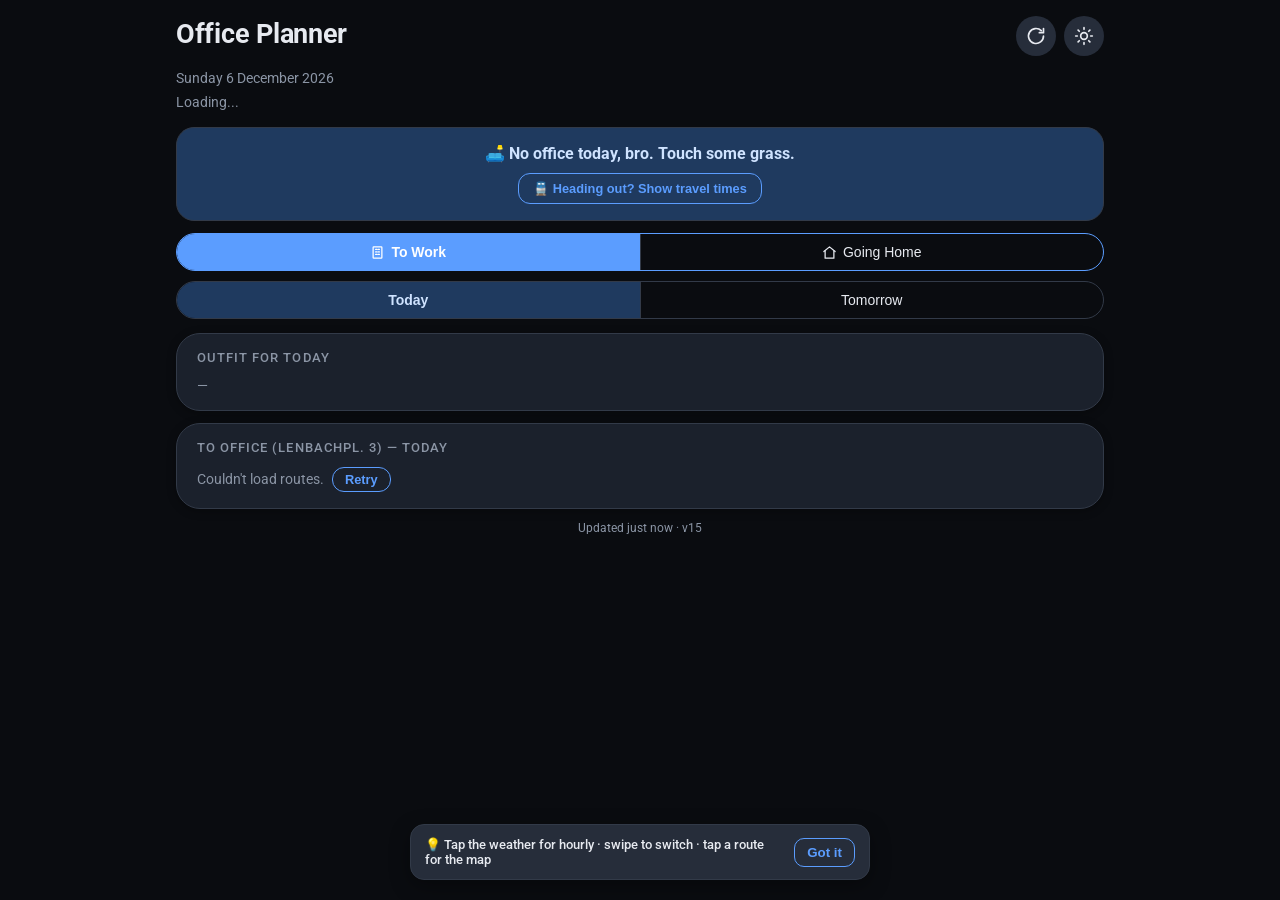
==== dayplanner/index.html @ 89bf7f73 "Add gesture hints and a footer version indicator - One-time dismissible hint toast surfacing the hid" ====
<!DOCTYPE html>
<html lang="en">
<head>
<meta charset="UTF-8">
<meta name="viewport" content="width=device-width, initial-scale=1.0, viewport-fit=cover">
<title>Office Planner</title>
<link rel="manifest" href="manifest.json">
<meta name="theme-color" content="#0a0c10">
<meta name="mobile-web-app-capable" content="yes">
<meta name="apple-mobile-web-app-capable" content="yes">
<meta name="apple-mobile-web-app-status-bar-style" content="black-translucent">
<meta name="apple-mobile-web-app-title" content="My Planner">
<link rel="apple-touch-icon" href="apple-touch-icon.png">
<link rel="preconnect" href="https://fonts.googleapis.com">
<link rel="preconnect" href="https://fonts.gstatic.com" crossorigin>
<link href="https://fonts.googleapis.com/css2?family=Roboto:wght@400;500;700;900&display=swap" rel="stylesheet">
<link rel="stylesheet" href="styles.css">
</head>
<body>
  <div class="pull-indicator" id="pullIndicator" aria-hidden="true" style="display:none">↻ Release to refresh</div>
  <div class="leave-bar" id="leaveBar" style="display:none" role="status" onclick="document.getElementById('leaveByCard').scrollIntoView({behavior:'smooth'})"></div>
  <header class="header-row">
    <h1>Office Planner</h1>
    <div class="header-actions">
      <button class="theme-toggle" id="refreshBtn" onclick="loadAll()" title="Refresh" aria-label="Refresh data"></button>
      <button class="theme-toggle" id="themeToggle" onclick="toggleTheme()" aria-label="Toggle light/dark theme"></button>
    </div>
  </header>
  <p class="subtitle" id="dateLine"></p>
  <button class="weather-strip loading" id="weatherStrip" aria-label="Weather summary — tap for hourly" aria-expanded="false" onclick="toggleHourly()">Loading...</button>
  <div class="hourly-wrap" id="hourlyWrap" style="display:none">
    <div id="weather" class="loading">Loading...</div>
  </div>

  <main>
  <div class="dayoff-note" id="dayOffNote" role="status" style="display:none"></div>

  <div class="day-toggle dir-toggle" role="group" aria-label="Direction">
    <button id="btnDirOffice" class="active" onclick="selectDirection('office')" aria-pressed="true"><svg class="btn-ic" width="15" height="15" viewBox="0 0 24 24" fill="none" stroke="currentColor" stroke-width="2" stroke-linecap="round" stroke-linejoin="round"><rect x="5" y="3" width="14" height="18" rx="1"/><path d="M9 7h2M13 7h2M9 11h2M13 11h2M9 15h2M13 15h2"/></svg>To Work</button>
    <button id="btnDirHome" onclick="selectDirection('home')" aria-pressed="false"><svg class="btn-ic" width="15" height="15" viewBox="0 0 24 24" fill="none" stroke="currentColor" stroke-width="2" stroke-linecap="round" stroke-linejoin="round"><path d="M3 10.5 12 3l9 7.5"/><path d="M5 9.5V21h14V9.5"/></svg>Going Home</button>
  </div>

  <div class="day-toggle" role="group" aria-label="Day">
    <button id="btnToday" class="active" onclick="selectDay(0)" aria-pressed="true">Today</button>
    <button id="btnTomorrow" onclick="selectDay(1)" aria-pressed="false">Tomorrow</button>
  </div>

  <div class="disruption-banner" id="disruptionBanner" role="alert" style="display:none"></div>

  <section class="card" id="leaveByCard" style="display:none" aria-labelledby="leaveByTitle">
    <h2 id="leaveByTitle">Time to Go</h2>
    <div id="leaveBy" class="loading" aria-live="polite">Loading...</div>
  </section>

  <section class="card" id="outfitCard" aria-labelledby="outfitTitle">
    <h2 id="outfitTitle">Outfit for Today</h2>
    <div id="outfit" class="loading">Loading...</div>
  </section>

  <section class="card" id="routesCard" aria-labelledby="routesTitle">
    <h2 id="routesTitle">To Home (Riesenfeldstr. 10) — Today</h2>
    <div id="routesStale" class="stale-note" style="display:none" aria-live="polite"></div>
    <div id="routesList" class="loading">Loading...</div>
    <div id="routesEmpty" class="loading" style="display:none">No upcoming departures right now.</div>
    <button id="showMoreBtn" class="show-more" style="display:none" onclick="showMoreRoutes()">Show 5 more</button>
  </section>
  </main>

  <p class="updated" id="updated" aria-live="polite"></p>

  <div class="update-toast" id="updateToast" style="display:none" role="alert">
    <span>New version available</span>
    <button id="updateBtn">Refresh</button>
  </div>

  <div class="hint-toast" id="hintToast" style="display:none" role="status">
    <span>💡 Tap the weather for hourly · swipe to switch · tap a route for the map</span>
    <button id="hintBtn" onclick="dismissHints()">Got it</button>
  </div>

<script src="app.js"></script>
</body>
</html>
---- dayplanner/styles.css ----
/* Color tokens (Material 3 shape/spacing, professional slate/blue palette) */
  :root {
    --bg: #0a0c10;
    --card: #1b212c;
    --card-high: #262d3a;
    --accent: #5b9dff;
    --on-accent: #ffffff;
    --primary-container: #1f3a5f;
    --on-primary-container: #cfe3ff;
    --text: #e7eaf0;
    --muted: #8b95a5;
    --outline: #323a48;
  }
  :root[data-theme="light"] {
    --bg: #f7f8fa;
    --card: #ffffff;
    --card-high: #eef1f5;
    --accent: #2f6fed;
    --on-accent: #ffffff;
    --primary-container: #e3edff;
    --on-primary-container: #1a3a6e;
    --text: #1a2230;
    --muted: #6b7585;
    --outline: #dde2e8;
  }
  * { box-sizing: border-box; }
  body {
    margin: 0;
    font-family: 'Roboto', -apple-system, Segoe UI, Helvetica, Arial, sans-serif;
    background: var(--bg);
    color: var(--text);
    padding: 16px;
    max-width: 480px;
    margin: 0 auto;
    -webkit-font-smoothing: antialiased;
  }
  h1 {
    font-size: 1.7rem;
    font-weight: 700;
    margin: 0 0 4px;
    letter-spacing: -0.01em;
  }
  .header-row {
    display: flex;
    justify-content: space-between;
    align-items: center;
  }
  .header-actions {
    display: flex;
    gap: 8px;
  }
  .theme-toggle {
    background: var(--card-high);
    border: none;
    border-radius: 50%;
    width: 40px;
    height: 40px;
    padding: 0;
    display: flex;
    align-items: center;
    justify-content: center;
    cursor: pointer;
    color: var(--text);
    transition: transform 0.15s ease, background 0.2s ease;
  }
  .theme-toggle:active { transform: scale(0.92); }
  @keyframes spin { to { transform: rotate(360deg); } }
  .theme-toggle.spinning svg { animation: spin 0.8s linear infinite; }
  .dayoff-note {
    padding: 16px;
    margin-bottom: 12px;
    border-radius: 18px;
    background: var(--primary-container);
    color: var(--on-primary-container);
    border: 1px solid var(--outline);
    text-align: center;
    font-size: 1rem;
    font-weight: 700;
  }
  .dayoff-toggle {
    margin-top: 10px;
    padding: 7px 14px;
    border: 1px solid var(--accent);
    border-radius: 12px;
    background: transparent;
    color: var(--accent);
    font-size: 0.8rem;
    font-weight: 600;
    cursor: pointer;
  }
  .disruption-banner {
    padding: 10px 14px;
    margin-bottom: 12px;
    border-radius: 14px;
    font-size: 0.85rem;
    font-weight: 700;
  }
  .disruption-banner.warn {
    background: rgba(255,180,84,0.14);
    color: #ffb454;
    border: 1px solid rgba(255,180,84,0.4);
  }
  .disruption-banner.bad {
    background: rgba(255,180,171,0.14);
    color: #ffb4ab;
    border: 1px solid rgba(255,180,171,0.45);
  }
  :root[data-theme="light"] .disruption-banner.warn { color: #8a5d00; }
  :root[data-theme="light"] .disruption-banner.bad { color: #ba1a1a; }
  .pull-indicator {
    position: fixed;
    top: 8px;
    left: 50%;
    transform: translateX(-50%);
    background: var(--primary-container);
    color: var(--on-primary-container);
    padding: 8px 16px;
    border-radius: 14px;
    font-size: 0.8rem;
    font-weight: 600;
    z-index: 90;
    box-shadow: 0 4px 14px rgba(0,0,0,0.3);
  }
  .subtitle { color: var(--muted); font-size: 0.875rem; margin-bottom: 8px; }
  .weather-strip {
    display: flex;
    align-items: center;
    flex-wrap: wrap;
    gap: 6px;
    width: 100%;
    margin: 0 0 16px;
    padding: 0;
    border: none;
    background: none;
    text-align: left;
    font-size: 0.85rem;
    font-family: inherit;
    color: var(--muted);
    cursor: pointer;
  }
  .weather-strip.loading { color: var(--muted); }
  .weather-strip .ws-icon { display: inline-flex; align-items: center; }
  .weather-strip .ws-temp { color: var(--text); font-weight: 700; }
  .weather-strip .ws-sep { opacity: 0.4; }
  .strip-chevron {
    margin-left: auto;
    font-size: 1rem;
    line-height: 1;
    transition: transform 0.2s ease;
    color: var(--accent);
  }
  .weather-strip.open .strip-chevron { transform: rotate(180deg); }
  .hourly-wrap {
    background: var(--card);
    border: 1px solid var(--outline);
    border-radius: 20px;
    padding: 14px;
    margin-bottom: 16px;
  }
  .hourly-strip {
    display: flex;
    justify-content: space-between;
    gap: 4px;
    overflow-x: auto;
  }
  .hour-col {
    flex: 1;
    min-width: 42px;
    text-align: center;
    padding: 8px 2px;
    border-radius: 12px;
    background: var(--card-high);
  }
  .hour-time { font-size: 0.7rem; color: var(--muted); margin-bottom: 4px; }
  .hour-icon { display: flex; justify-content: center; margin-bottom: 2px; }
  .hour-temp { font-size: 0.9rem; font-weight: 700; }
  .hour-rain { font-size: 0.62rem; color: var(--accent); margin-top: 3px; white-space: nowrap; }
  .card {
    background: var(--card);
    border: 1px solid var(--outline);
    border-radius: 24px;
    padding: 16px 20px;
    margin-bottom: 12px;
    box-shadow: 0 2px 10px rgba(0,0,0,0.3);
  }
  :root[data-theme="light"] .card {
    box-shadow: 0 2px 10px rgba(20,30,50,0.06);
  }
  .card h2 {
    font-size: 0.8125rem;
    font-weight: 500;
    margin: 0 0 12px;
    color: var(--muted);
    text-transform: uppercase;
    letter-spacing: 0.08em;
  }
  .outfit-sections {
    display: grid;
    grid-template-columns: 1fr 1fr 1fr;
    gap: 8px;
  }
  .outfit-section {
    text-align: center;
    padding: 10px 4px;
    border-radius: 16px;
    background: var(--card-high);
  }
  .outfit-label {
    font-size: 0.7rem;
    font-weight: 700;
    text-transform: uppercase;
    letter-spacing: 0.06em;
    color: var(--muted);
    margin-bottom: 6px;
  }
  .outfit-icon {
    display: flex;
    align-items: center;
    justify-content: center;
    height: 40px;
    margin-bottom: 6px;
    color: var(--accent);
  }
  .outfit-icon svg { display: block; }
  .outfit-text { text-align: center; font-size: 0.95rem; font-weight: 700; }
  .outfit-notes { text-align: center; color: var(--muted); font-size: 0.85rem; margin-top: 10px; }
  .route {
    border-left: 4px solid var(--outline);
    border-radius: 4px 16px 16px 4px;
    background: var(--card-high);
    padding: 10px 14px;
    margin-bottom: 8px;
  }
  .route:last-child { margin-bottom: 0; }
  .route { cursor: pointer; transition: background 0.15s ease; }
  .route:hover, .route:focus-visible { background: var(--card); outline: none; }
  .route-ext { float: right; color: var(--muted); font-size: 0.85rem; opacity: 0.6; }
  /* The departure the Time-to-Go card picked. */
  .route.chosen {
    border-left-color: var(--accent);
    background: var(--primary-container);
  }
  .route.chosen::before {
    content: "▶ catch this";
    display: block;
    color: var(--accent);
    font-size: 0.66rem;
    font-weight: 800;
    text-transform: uppercase;
    letter-spacing: 0.06em;
    margin-bottom: 4px;
  }
  .route-time {
    font-weight: 700;
    font-size: 1rem;
  }
  .stale-note {
    color: #ffb454;
    font-size: 0.78rem;
    font-weight: 600;
    margin-bottom: 10px;
  }
  .route-alert {
    color: #ffb4ab;
    background: rgba(255,180,171,0.10);
    border-radius: 8px;
    padding: 4px 8px;
    margin-top: 6px;
    font-size: 0.78rem;
    font-weight: 600;
  }
  :root[data-theme="light"] .route-alert {
    color: #ba1a1a;
    background: rgba(186,26,26,0.08);
  }
  .route-num {
    display: inline-block;
    min-width: 20px;
    height: 20px;
    line-height: 20px;
    text-align: center;
    margin-right: 9px;
    border-radius: 50%;
    background: var(--card);
    border: 1px solid var(--outline);
    color: var(--text);
    font-size: 0.75rem;
    font-weight: 700;
    vertical-align: 1px;
  }
  .route.chosen .route-num { background: var(--accent); color: var(--on-accent); }
  .update-toast {
    position: fixed;
    left: 50%;
    bottom: 20px;
    transform: translateX(-50%);
    display: flex;
    align-items: center;
    gap: 12px;
    padding: 10px 14px;
    border-radius: 14px;
    background: var(--primary-container);
    color: var(--on-primary-container);
    border: 1px solid var(--accent);
    box-shadow: 0 6px 20px rgba(0,0,0,0.35);
    font-size: 0.85rem;
    font-weight: 600;
    z-index: 100;
  }
  .update-toast button {
    border: none;
    border-radius: 10px;
    padding: 6px 14px;
    background: var(--accent);
    color: var(--on-accent);
    font-weight: 700;
    cursor: pointer;
  }
  .hint-toast {
    position: fixed;
    left: 50%;
    bottom: 20px;
    transform: translateX(-50%);
    width: calc(100% - 32px);
    max-width: 460px;
    display: flex;
    align-items: center;
    gap: 12px;
    padding: 12px 14px;
    border-radius: 14px;
    background: var(--card-high);
    color: var(--text);
    border: 1px solid var(--outline);
    box-shadow: 0 6px 20px rgba(0,0,0,0.35);
    font-size: 0.8rem;
    font-weight: 500;
    z-index: 100;
  }
  .hint-toast button {
    flex: none;
    border: 1px solid var(--accent);
    border-radius: 10px;
    padding: 6px 12px;
    background: transparent;
    color: var(--accent);
    font-weight: 700;
    cursor: pointer;
  }
  .occupancy { margin-left: 6px; font-size: 0.72rem; font-weight: 700; }
  .occ-low { color: #8bd99f; }
  .occ-med { color: #ffd479; }
  .occ-high { color: #ffb4ab; }
  :root[data-theme="light"] .occ-low { color: #1e6b3a; }
  :root[data-theme="light"] .occ-med { color: #8a5d00; }
  :root[data-theme="light"] .occ-high { color: #ba1a1a; }
  .delay-tag {
    display: inline-block;
    margin-left: 6px;
    padding: 1px 6px;
    border-radius: 6px;
    background: rgba(255,180,84,0.18);
    color: #ffb454;
    font-size: 0.72rem;
    font-weight: 700;
  }
  .delay-tag.cancel { background: rgba(255,180,171,0.18); color: #ffb4ab; }
  .route-rel { font-weight: 600; font-size: 0.85rem; }
  .route-rel.urgent { color: #ffb4ab; }
  .route-rel.soon { color: #ffd479; }
  .route-rel.ok { color: #8bd99f; }
  .route-rel.gone { color: var(--muted); opacity: 0.7; }
  :root[data-theme="light"] .route-rel.urgent { color: #ba1a1a; }
  :root[data-theme="light"] .route-rel.soon { color: #8a5d00; }
  :root[data-theme="light"] .route-rel.ok { color: #1e6b3a; }
  .route-lines {
    color: var(--muted);
    font-size: 0.85rem;
    margin-top: 2px;
  }
  .route-duration {
    color: var(--muted);
    font-size: 0.8rem;
  }
  .route-leg {
    font-size: 0.8rem;
    color: var(--muted);
    margin-top: 4px;
    line-height: 1.4;
  }
  /* Journey rail: a vertical line down the legs with a dot at each stop. */
  .route-legs {
    position: relative;
    margin-top: 6px;
    padding-left: 18px;
  }
  .route-legs::before {
    content: "";
    position: absolute;
    left: 5px;
    top: 8px;
    bottom: 9px;
    width: 2px;
    background: var(--outline);
  }
  .leg-line {
    font-size: 0.8rem;
    color: var(--muted);
    margin-top: 8px;
  }
  .leg-line:first-child { margin-top: 0; }
  .leg-meta { margin-left: 4px; }
  .leg-stop {
    position: relative;
    font-size: 0.8rem;
    color: var(--text);
    line-height: 1.7;
  }
  .leg-stop .dot {
    position: absolute;
    left: -16px;
    top: 7px;
    width: 8px;
    height: 8px;
    border-radius: 50%;
    background: var(--accent);
  }
  .leg-stop .dot.end {
    background: var(--card);
    border: 2px solid var(--accent);
  }
  .route-walk {
    font-size: 0.75rem;
    color: var(--muted);
    margin-top: 4px;
    opacity: 0.85;
  }
  .route-line {
    display: inline-block;
    color: #fff;
    font-weight: 700;
    font-size: 0.78rem;
    line-height: 1;
    padding: 3px 7px;
    border-radius: 6px;
    min-width: 18px;
    text-align: center;
  }
  .route-station {
    color: var(--text);
  }
  #leaveByCard {
    background: var(--primary-container);
    background: linear-gradient(160deg, var(--primary-container), color-mix(in srgb, var(--primary-container) 78%, #000));
    border: 1px solid var(--outline);
    border-color: color-mix(in srgb, var(--accent) 35%, transparent);
  }
  /* Slim sticky bar shown once the full Time-to-Go card scrolls out of view. */
  .leave-bar {
    position: sticky;
    top: 0;
    z-index: 20;
    margin: -16px -16px 12px;
    padding: 10px 16px;
    background: var(--primary-container);
    color: var(--on-primary-container);
    border-bottom: 1px solid color-mix(in srgb, var(--accent) 35%, var(--outline));
    font-size: 0.9rem;
    font-weight: 700;
    display: flex;
    align-items: center;
    gap: 8px;
    cursor: pointer;
    box-shadow: 0 2px 10px rgba(0,0,0,0.3);
  }
  .leave-bar .lb-count.urgent { color: #ffb4ab; }
  .leave-bar .lb-count.soon { color: #ffd479; }
  .leave-bar .lb-count.ok { color: #8bd99f; }
  .leave-bar .lb-sub { color: var(--on-primary-container); opacity: 0.7; font-weight: 500; }
  #leaveByCard h2 { color: var(--on-primary-container); opacity: 0.7; }
  .leave-grid {
    display: grid;
    grid-template-columns: 1fr 1fr;
    gap: 12px;
  }
  .leave-col {
    text-align: center;
    padding: 12px 10px;
    border-radius: 16px;
    background: rgba(0,0,0,0.18);
    box-shadow: inset 0 1px 0 rgba(255,255,255,0.05);
  }
  :root[data-theme="light"] .leave-col {
    background: rgba(255,255,255,0.6);
    box-shadow: inset 0 1px 0 rgba(255,255,255,0.8);
  }
  .leave-label {
    font-size: 0.7rem;
    font-weight: 500;
    text-transform: uppercase;
    letter-spacing: 0.06em;
    color: var(--on-primary-container);
    opacity: 0.7;
    margin-bottom: 4px;
  }
  .leave-clock {
    font-size: 1.75rem;
    font-weight: 700;
    color: var(--on-primary-container);
  }
  .leave-countdown {
    font-size: 1.05rem;
    font-weight: 500;
    color: var(--on-primary-container);
    margin-top: 2px;
  }
  .leave-plan {
    font-size: 0.78rem;
    font-weight: 500;
    color: var(--on-primary-container);
    opacity: 0.65;
    margin-top: 2px;
  }
  .leave-countdown.highlight {
    font-size: 1.1rem;
    font-weight: 800;
    color: var(--accent);
    margin-top: 4px;
    white-space: nowrap;
  }
  .leave-countdown.urgent, .leave-countdown.highlight.urgent {
    color: #ffb4ab;
  }
  .leave-countdown.soon, .leave-countdown.highlight.soon {
    color: #ffd479;
  }
  .leave-countdown.ok, .leave-countdown.highlight.ok {
    color: #8bd99f;
  }
  :root[data-theme="light"] .leave-countdown.urgent, :root[data-theme="light"] .leave-countdown.highlight.urgent {
    color: #ba1a1a;
  }
  :root[data-theme="light"] .leave-countdown.soon, :root[data-theme="light"] .leave-countdown.highlight.soon {
    color: #8a5d00;
  }
  :root[data-theme="light"] .leave-countdown.ok, :root[data-theme="light"] .leave-countdown.highlight.ok {
    color: #1e6b3a;
  }
  .leave-sub {
    text-align: center;
    color: var(--on-primary-container);
    opacity: 0.7;
    font-size: 0.8rem;
    margin-top: 8px;
  }
  .route-warning {
    color: #ffb84d;
    font-size: 0.8rem;
    margin-top: 4px;
  }
  .route-livetag {
    font-size: 0.75rem;
    color: #4dff88;
    margin-left: 4px;
  }
  .loading { color: var(--muted); font-size: 0.9rem; }
  .retry-btn {
    margin-left: 8px;
    padding: 4px 12px;
    border: 1px solid var(--accent);
    border-radius: 12px;
    background: transparent;
    color: var(--accent);
    font-size: 0.8rem;
    font-weight: 600;
    cursor: pointer;
  }
  /* Skeleton shimmer placeholders */
  @keyframes shimmer { 0% { background-position: -240px 0; } 100% { background-position: 240px 0; } }
  .skeleton {
    background: linear-gradient(90deg, var(--card-high) 25%, var(--outline) 37%, var(--card-high) 63%);
    background-size: 480px 100%;
    animation: shimmer 1.2s infinite linear;
    border-radius: 8px;
  }
  .skel-row { height: 62px; border-radius: 12px; margin-bottom: 8px; }
  .skel-grid3 { display: grid; grid-template-columns: 1fr 1fr 1fr; gap: 8px; }
  .skel-tile { height: 92px; border-radius: 16px; }
  .skel-strip { display: flex; gap: 4px; }
  .skel-strip > div { flex: 1; height: 86px; border-radius: 12px; }
  .updated { text-align: center; color: var(--muted); font-size: 0.75rem; margin-top: 8px; }
  .updated.stale { color: #ffb454; }
  :root[data-theme="light"] .updated.stale,
  :root[data-theme="light"] .stale-note { color: #8a5d00; }
  .day-toggle {
    display: flex;
    margin-bottom: 14px;
    border: 1px solid var(--outline);
    border-radius: 20px;
    overflow: hidden;
  }
  .day-toggle button {
    flex: 1;
    display: inline-flex;
    align-items: center;
    justify-content: center;
    gap: 6px;
    padding: 10px;
    border: none;
    border-right: 1px solid var(--outline);
    font-size: 0.875rem;
    font-weight: 500;
    cursor: pointer;
    background: transparent;
    color: var(--text);
    transition: background 0.2s ease, color 0.2s ease;
  }
  .btn-ic { flex: none; }
  .day-toggle button:last-child { border-right: none; }
  .day-toggle button.active {
    background: var(--primary-container);
    color: var(--on-primary-container);
    font-weight: 700;
  }
  /* Master direction toggle — stronger emphasis than the day toggle. */
  .dir-toggle {
    margin-bottom: 10px;
    border-color: var(--accent);
  }
  .dir-toggle button.active {
    background: var(--accent);
    color: var(--on-accent);
  }
  @keyframes fadeIn {
    from { opacity: 0; transform: translateY(4px); }
    to { opacity: 1; transform: translateY(0); }
  }
  .fade-in { animation: fadeIn 0.35s ease; }
  .show-more {
    width: 100%;
    margin-top: 8px;
    padding: 10px;
    border: 1px solid var(--outline);
    border-radius: 12px;
    background: transparent;
    color: var(--accent);
    font-size: 0.875rem;
    font-weight: 500;
    cursor: pointer;
  }


  /* --- Wider single column on tablet / desktop --- */
  @media (min-width: 768px) { body { max-width: 720px; } }
  @media (min-width: 1024px) { body { max-width: 960px; } }
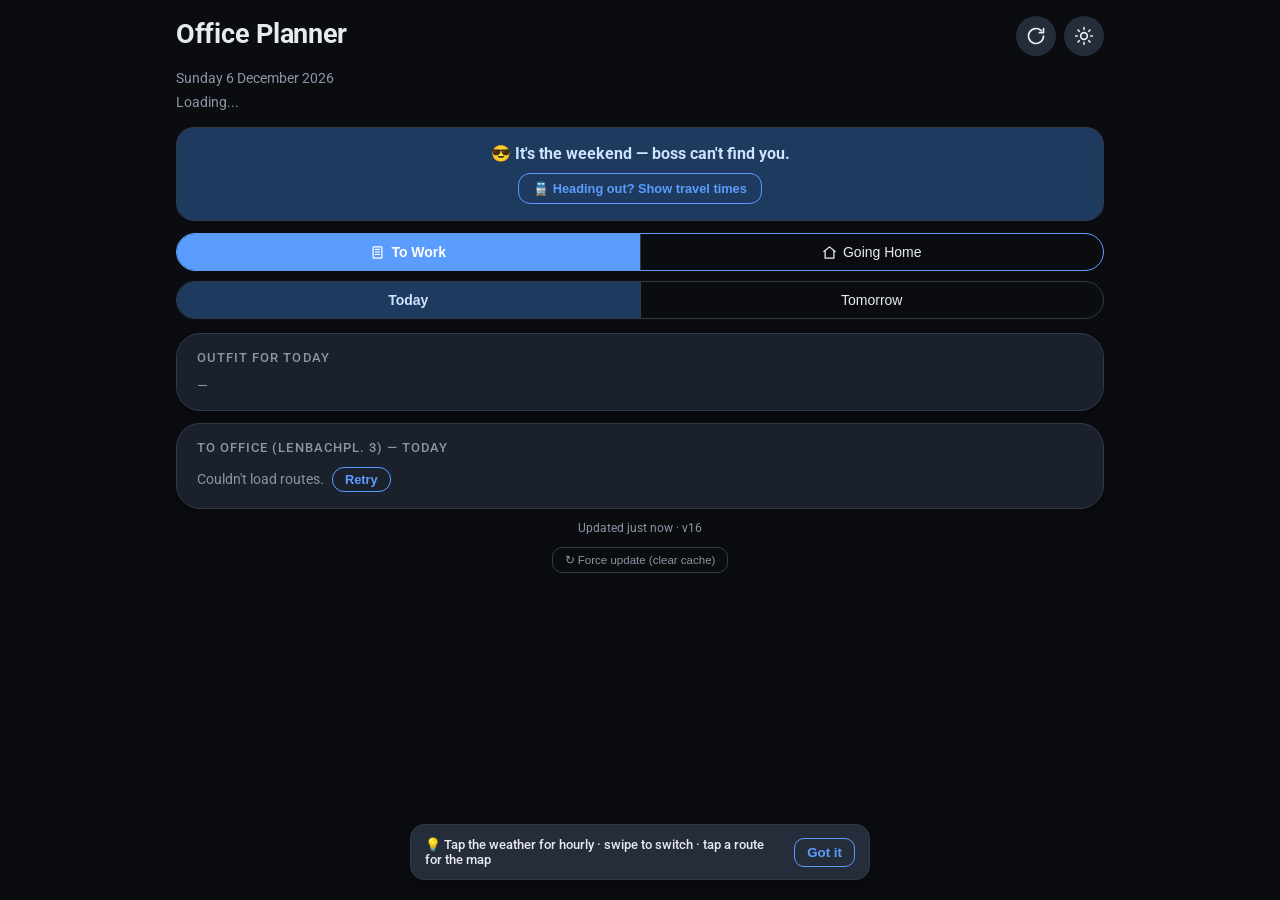
==== commit 4d22181e: "Add a "Force update (clear cache)" escape-hatch button Footer button that unregisters all service wo" ====
--- a/dayplanner/index.html
+++ b/dayplanner/index.html
@@ -67,6 +67,7 @@
   </main>
 
   <p class="updated" id="updated" aria-live="polite"></p>
+  <p class="footer-actions"><button class="force-update" onclick="forceUpdate()">↻ Force update (clear cache)</button></p>
 
   <div class="update-toast" id="updateToast" style="display:none" role="alert">
     <span>New version available</span>
--- a/dayplanner/styles.css
+++ b/dayplanner/styles.css
@@ -589,6 +589,17 @@
   .skel-strip > div { flex: 1; height: 86px; border-radius: 12px; }
   .updated { text-align: center; color: var(--muted); font-size: 0.75rem; margin-top: 8px; }
   .updated.stale { color: #ffb454; }
+  .footer-actions { text-align: center; margin: 4px 0 16px; }
+  .force-update {
+    background: transparent;
+    border: 1px solid var(--outline);
+    border-radius: 10px;
+    padding: 5px 12px;
+    color: var(--muted);
+    font-size: 0.72rem;
+    font-weight: 500;
+    cursor: pointer;
+  }
   :root[data-theme="light"] .updated.stale,
   :root[data-theme="light"] .stale-note { color: #8a5d00; }
   .day-toggle {
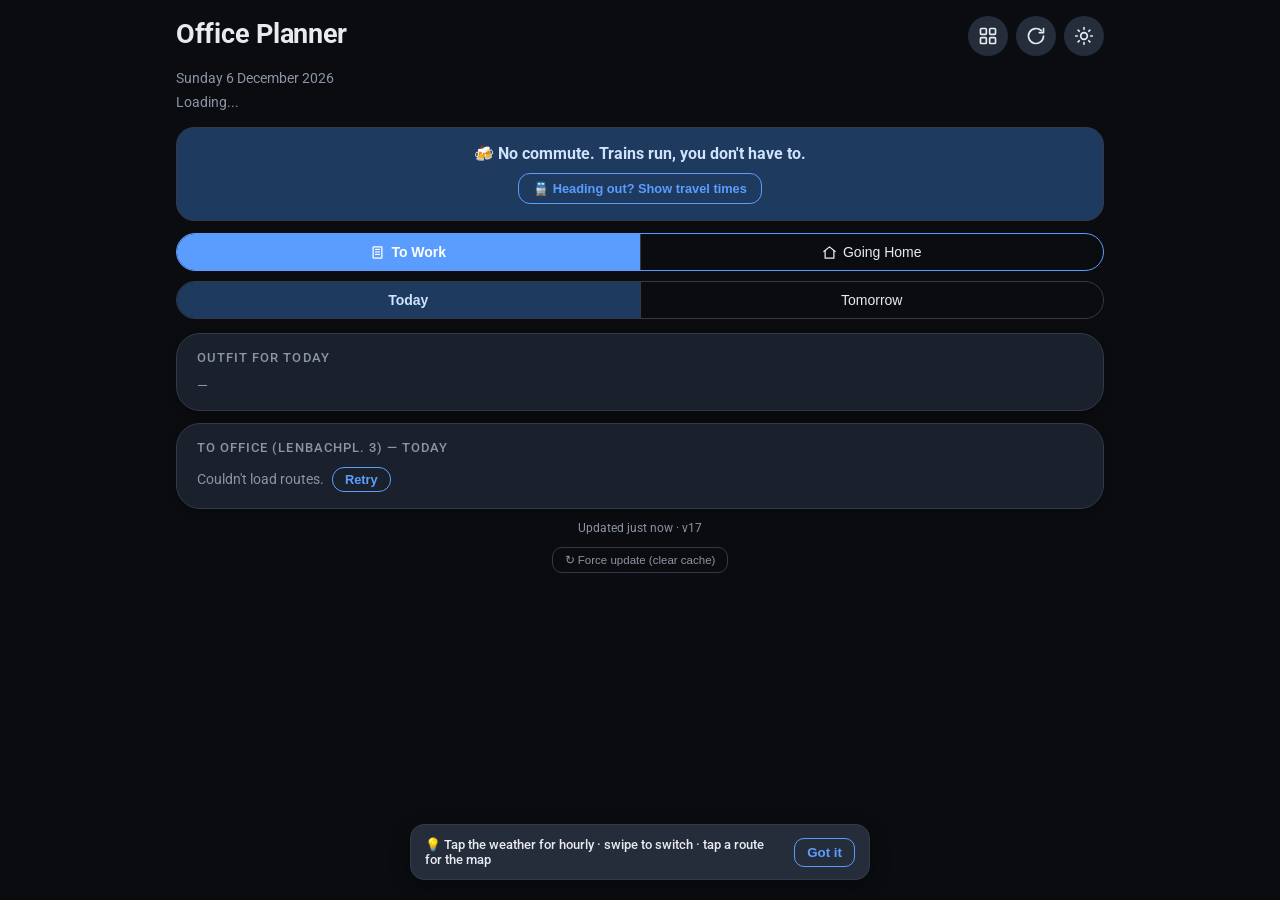
==== commit 4967ae50: "Add a header button linking back to the landing page Grid "all apps" icon in the header (left of ref" ====
--- a/dayplanner/index.html
+++ b/dayplanner/index.html
@@ -22,6 +22,7 @@
   <header class="header-row">
     <h1>Office Planner</h1>
     <div class="header-actions">
+      <a class="theme-toggle" href="../" title="All apps" aria-label="Back to home page"><svg width="20" height="20" viewBox="0 0 24 24" fill="none" stroke="currentColor" stroke-width="2" stroke-linecap="round" stroke-linejoin="round"><rect x="3" y="3" width="7" height="7" rx="1"/><rect x="14" y="3" width="7" height="7" rx="1"/><rect x="3" y="14" width="7" height="7" rx="1"/><rect x="14" y="14" width="7" height="7" rx="1"/></svg></a>
       <button class="theme-toggle" id="refreshBtn" onclick="loadAll()" title="Refresh" aria-label="Refresh data"></button>
       <button class="theme-toggle" id="themeToggle" onclick="toggleTheme()" aria-label="Toggle light/dark theme"></button>
     </div>
--- a/dayplanner/styles.css
+++ b/dayplanner/styles.css
@@ -64,6 +64,7 @@
     transition: transform 0.15s ease, background 0.2s ease;
   }
   .theme-toggle:active { transform: scale(0.92); }
+  a.theme-toggle { text-decoration: none; }
   @keyframes spin { to { transform: rotate(360deg); } }
   .theme-toggle.spinning svg { animation: spin 0.8s linear infinite; }
   .dayoff-note {
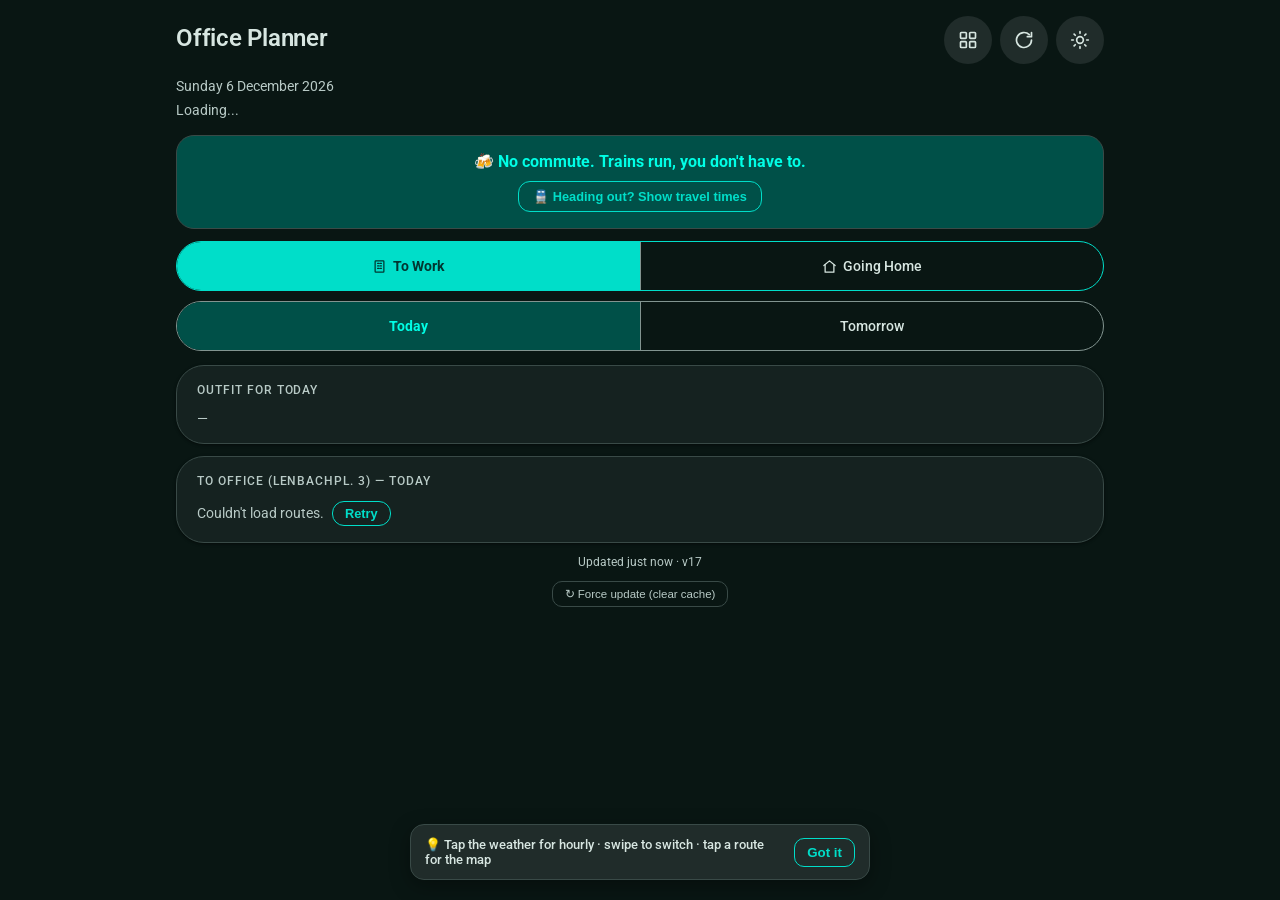
==== commit 57da8e11: "Adopt Material Design 3 with shared token system Add tokens.css: full M3 color roles (dark+light), t" ====
--- a/dayplanner/index.html
+++ b/dayplanner/index.html
@@ -5,7 +5,7 @@
 <meta name="viewport" content="width=device-width, initial-scale=1.0, viewport-fit=cover">
 <title>Office Planner</title>
 <link rel="manifest" href="manifest.json">
-<meta name="theme-color" content="#0a0c10">
+<meta name="theme-color" content="#091613">
 <meta name="mobile-web-app-capable" content="yes">
 <meta name="apple-mobile-web-app-capable" content="yes">
 <meta name="apple-mobile-web-app-status-bar-style" content="black-translucent">
@@ -14,7 +14,9 @@
 <link rel="preconnect" href="https://fonts.googleapis.com">
 <link rel="preconnect" href="https://fonts.gstatic.com" crossorigin>
 <link href="https://fonts.googleapis.com/css2?family=Roboto:wght@400;500;700;900&display=swap" rel="stylesheet">
+<link rel="stylesheet" href="../tokens.css">
 <link rel="stylesheet" href="styles.css">
+<script>document.documentElement.setAttribute("data-theme", localStorage.getItem("theme") || "dark");</script>
 </head>
 <body>
   <div class="pull-indicator" id="pullIndicator" aria-hidden="true" style="display:none">↻ Release to refresh</div>
--- a/tokens.css
+++ b/tokens.css
@@ -0,0 +1,225 @@
+/* ============================================================
+   Material Design 3 design tokens — shared across all apps.
+   Seed: blue (#2f6fed). Dark is default; [data-theme="light"] overrides.
+   Old aliases (--bg/--card/--accent/--text/--muted/--outline) kept
+   at the bottom so existing component CSS keeps working.
+   ============================================================ */
+:root {
+  color-scheme: dark;
+
+  /* --- Primary --- */
+  --md-primary: #00dec9;
+  --md-on-primary: #003731;
+  --md-primary-container: #005048;
+  --md-on-primary-container: #00fee5;
+
+  /* --- Secondary --- */
+  --md-secondary: #a0cfd2;
+  --md-on-secondary: #00373a;
+  --md-secondary-container: #1e4d51;
+  --md-on-secondary-container: #bcebee;
+
+  /* --- Tertiary --- */
+  --md-tertiary: #91d0e4;
+  --md-on-tertiary: #003641;
+  --md-tertiary-container: #004e5e;
+  --md-on-tertiary-container: #b1ecff;
+
+  /* --- Error --- */
+  --md-error: #ffb4ab;
+  --md-on-error: #690005;
+  --md-error-container: #93000a;
+  --md-on-error-container: #ffdad6;
+
+  /* --- Success / warning (extended roles, not in core M3) --- */
+  --md-success: #8bd99f;
+  --md-on-success: #00391c;
+  --md-warning: #ffd479;
+  --md-on-warning: #3d2e00;
+
+  /* --- Surfaces (tonal elevation) --- */
+  --md-surface: #091613;
+  --md-on-surface: #d7e6e1;
+  --md-on-surface-variant: #b8cac6;
+  --md-surface-container-lowest: #05100e;
+  --md-surface-container-low: #111e1c;
+  --md-surface-container: #152220;
+  --md-surface-container-high: #202c2a;
+  --md-surface-container-highest: #2a3735;
+
+  /* --- Outline --- */
+  --md-outline: #829490;
+  --md-outline-variant: #394a47;
+
+  /* --- Inverse --- */
+  --md-inverse-surface: #d7e6e1;
+  --md-inverse-on-surface: #263330;
+  --md-inverse-primary: #006b5f;
+
+  /* --- State-layer opacities (M3 spec) --- */
+  --md-state-hover: 0.08;
+  --md-state-focus: 0.10;
+  --md-state-pressed: 0.10;
+  --md-state-dragged: 0.16;
+
+  /* --- Shape scale (corner radius) --- */
+  --md-shape-xs: 4px;
+  --md-shape-sm: 8px;
+  --md-shape-md: 12px;
+  --md-shape-lg: 16px;
+  --md-shape-xl: 28px;
+  --md-shape-full: 999px;
+
+  /* --- Elevation (M3 dark uses tonal + shadow) --- */
+  --md-elev-0: none;
+  --md-elev-1: 0 1px 2px rgba(0,0,0,0.3), 0 1px 3px 1px rgba(0,0,0,0.15);
+  --md-elev-2: 0 1px 2px rgba(0,0,0,0.3), 0 2px 6px 2px rgba(0,0,0,0.15);
+  --md-elev-3: 0 4px 8px 3px rgba(0,0,0,0.15), 0 1px 3px rgba(0,0,0,0.3);
+  --md-elev-4: 0 6px 10px 4px rgba(0,0,0,0.15), 0 2px 3px rgba(0,0,0,0.3);
+
+  /* --- Type scale (Roboto). label/body/title/headline/display --- */
+  --md-font: 'Roboto', -apple-system, 'Segoe UI', Helvetica, Arial, sans-serif;
+  --md-display-small: 700 2.25rem/2.75rem var(--md-font);
+  --md-headline-small: 600 1.5rem/2rem var(--md-font);
+  --md-title-large: 700 1.375rem/1.75rem var(--md-font);
+  --md-title-medium: 500 1rem/1.5rem var(--md-font);
+  --md-title-small: 500 0.875rem/1.25rem var(--md-font);
+  --md-body-large: 400 1rem/1.5rem var(--md-font);
+  --md-body-medium: 400 0.875rem/1.25rem var(--md-font);
+  --md-body-small: 400 0.75rem/1rem var(--md-font);
+  --md-label-large: 500 0.875rem/1.25rem var(--md-font);
+  --md-label-medium: 500 0.75rem/1rem var(--md-font);
+  --md-label-small: 500 0.6875rem/1rem var(--md-font);
+}
+
+:root[data-theme="light"] {
+  color-scheme: light;
+
+  --md-primary: #006b5f;
+  --md-on-primary: #ffffff;
+  --md-primary-container: #00fee5;
+  --md-on-primary-container: #00201c;
+
+  --md-secondary: #386569;
+  --md-on-secondary: #ffffff;
+  --md-secondary-container: #bcebee;
+  --md-on-secondary-container: #002022;
+
+  --md-tertiary: #216678;
+  --md-on-tertiary: #ffffff;
+  --md-tertiary-container: #b1ecff;
+  --md-on-tertiary-container: #001f27;
+
+  --md-error: #ba1a1a;
+  --md-on-error: #ffffff;
+  --md-error-container: #ffdad6;
+  --md-on-error-container: #410002;
+
+  --md-success: #1e6b3a;
+  --md-on-success: #ffffff;
+  --md-warning: #8a5d00;
+  --md-on-warning: #ffffff;
+
+  --md-surface: #eefdf8;
+  --md-on-surface: #111e1c;
+  --md-on-surface-variant: #394a47;
+  --md-surface-container-lowest: #ffffff;
+  --md-surface-container-low: #e8f7f2;
+  --md-surface-container: #e2f1ed;
+  --md-surface-container-high: #ddebe7;
+  --md-surface-container-highest: #d7e6e1;
+
+  --md-outline: #697b77;
+  --md-outline-variant: #b8cac6;
+
+  --md-inverse-surface: #263330;
+  --md-inverse-on-surface: #e5f4f0;
+  --md-inverse-primary: #00dec9;
+
+  --md-elev-1: 0 1px 2px rgba(20,30,50,0.1), 0 1px 3px 1px rgba(20,30,50,0.05);
+  --md-elev-2: 0 1px 2px rgba(20,30,50,0.1), 0 2px 6px 2px rgba(20,30,50,0.06);
+  --md-elev-3: 0 4px 8px 3px rgba(20,30,50,0.06), 0 1px 3px rgba(20,30,50,0.1);
+  --md-elev-4: 0 6px 10px 4px rgba(20,30,50,0.07), 0 2px 3px rgba(20,30,50,0.1);
+}
+
+/* ============================================================
+   Back-compat aliases — map the apps' existing var names onto
+   M3 roles. Lets old component CSS keep working unchanged.
+   ============================================================ */
+:root {
+  --bg: var(--md-surface);
+  --card: var(--md-surface-container);
+  --card-high: var(--md-surface-container-high);
+  --accent: var(--md-primary);
+  --on-accent: var(--md-on-primary);
+  --primary-container: var(--md-primary-container);
+  --on-primary-container: var(--md-on-primary-container);
+  --text: var(--md-on-surface);
+  --muted: var(--md-on-surface-variant);
+  --outline: var(--md-outline-variant);
+}
+
+/* ============================================================
+   Shared M3 component helpers (opt-in classes).
+   ============================================================ */
+
+/* Reduced motion */
+@media (prefers-reduced-motion: reduce) {
+  *, *::before, *::after {
+    animation-duration: 0.01ms !important;
+    transition-duration: 0.01ms !important;
+  }
+}
+
+/* M3 state layer: put on a positioned, overflow-hidden element. */
+.md-state {
+  position: relative;
+  overflow: hidden;
+  isolation: isolate;
+}
+.md-state::after {
+  content: "";
+  position: absolute;
+  inset: 0;
+  background: currentColor;
+  opacity: 0;
+  transition: opacity 0.15s ease;
+  pointer-events: none;
+  z-index: -1;
+}
+.md-state:hover::after { opacity: var(--md-state-hover); }
+.md-state:focus-visible::after { opacity: var(--md-state-focus); }
+.md-state:active::after { opacity: var(--md-state-pressed); }
+
+/* Visible focus ring everywhere (a11y) */
+:where(button, a, input, [tabindex]):focus-visible {
+  outline: 2px solid var(--md-primary);
+  outline-offset: 2px;
+}
+
+/* M3 filled button */
+.md-btn-filled {
+  min-height: 40px;
+  padding: 10px 24px;
+  border: none;
+  border-radius: var(--md-shape-full);
+  background: var(--md-primary);
+  color: var(--md-on-primary);
+  font: var(--md-label-large);
+  cursor: pointer;
+}
+
+/* M3 text/outlined icon button — 48dp target */
+.md-icon-btn {
+  width: 48px;
+  height: 48px;
+  border: none;
+  border-radius: var(--md-shape-full);
+  background: var(--md-surface-container-high);
+  color: var(--md-on-surface);
+  display: flex;
+  align-items: center;
+  justify-content: center;
+  cursor: pointer;
+  text-decoration: none;
+}
--- a/dayplanner/styles.css
+++ b/dayplanner/styles.css
@@ -1,32 +1,8 @@
-  /* Color tokens (Material 3 shape/spacing, professional slate/blue palette) */
-  :root {
-    --bg: #0a0c10;
-    --card: #1b212c;
-    --card-high: #262d3a;
-    --accent: #5b9dff;
-    --on-accent: #ffffff;
-    --primary-container: #1f3a5f;
-    --on-primary-container: #cfe3ff;
-    --text: #e7eaf0;
-    --muted: #8b95a5;
-    --outline: #323a48;
-  }
-  :root[data-theme="light"] {
-    --bg: #f7f8fa;
-    --card: #ffffff;
-    --card-high: #eef1f5;
-    --accent: #2f6fed;
-    --on-accent: #ffffff;
-    --primary-container: #e3edff;
-    --on-primary-container: #1a3a6e;
-    --text: #1a2230;
-    --muted: #6b7585;
-    --outline: #dde2e8;
-  }
+  /* Color tokens now live in ../tokens.css (M3 roles + back-compat aliases). */
   * { box-sizing: border-box; }
   body {
     margin: 0;
-    font-family: 'Roboto', -apple-system, Segoe UI, Helvetica, Arial, sans-serif;
+    font-family: var(--md-font, 'Roboto', -apple-system, Segoe UI, Helvetica, Arial, sans-serif);
     background: var(--bg);
     color: var(--text);
     padding: 16px;
@@ -35,8 +11,7 @@
     -webkit-font-smoothing: antialiased;
   }
   h1 {
-    font-size: 1.7rem;
-    font-weight: 700;
+    font: var(--md-headline-small);
     margin: 0 0 4px;
     letter-spacing: -0.01em;
   }
@@ -53,8 +28,8 @@
     background: var(--card-high);
     border: none;
     border-radius: 50%;
-    width: 40px;
-    height: 40px;
+    width: 48px;
+    height: 48px;
     padding: 0;
     display: flex;
     align-items: center;
@@ -63,6 +38,7 @@
     color: var(--text);
     transition: transform 0.15s ease, background 0.2s ease;
   }
+  .theme-toggle:hover { background: var(--md-surface-container-highest); }
   .theme-toggle:active { transform: scale(0.92); }
   a.theme-toggle { text-decoration: none; }
   @keyframes spin { to { transform: rotate(360deg); } }
@@ -179,17 +155,13 @@
   .card {
     background: var(--card);
     border: 1px solid var(--outline);
-    border-radius: 24px;
+    border-radius: var(--md-shape-xl);
     padding: 16px 20px;
     margin-bottom: 12px;
-    box-shadow: 0 2px 10px rgba(0,0,0,0.3);
-  }
-  :root[data-theme="light"] .card {
-    box-shadow: 0 2px 10px rgba(20,30,50,0.06);
+    box-shadow: var(--md-elev-1);
   }
   .card h2 {
-    font-size: 0.8125rem;
-    font-weight: 500;
+    font: var(--md-label-medium);
     margin: 0 0 12px;
     color: var(--muted);
     text-transform: uppercase;
@@ -603,29 +575,31 @@
   }
   :root[data-theme="light"] .updated.stale,
   :root[data-theme="light"] .stale-note { color: #8a5d00; }
+  /* M3 segmented button group */
   .day-toggle {
     display: flex;
     margin-bottom: 14px;
-    border: 1px solid var(--outline);
-    border-radius: 20px;
+    border: 1px solid var(--md-outline);
+    border-radius: var(--md-shape-full);
     overflow: hidden;
   }
   .day-toggle button {
     flex: 1;
+    min-height: 48px;
     display: inline-flex;
     align-items: center;
     justify-content: center;
     gap: 6px;
     padding: 10px;
     border: none;
-    border-right: 1px solid var(--outline);
-    font-size: 0.875rem;
-    font-weight: 500;
+    border-right: 1px solid var(--md-outline);
+    font: var(--md-label-large);
     cursor: pointer;
     background: transparent;
     color: var(--text);
     transition: background 0.2s ease, color 0.2s ease;
   }
+  .day-toggle button:hover { background: color-mix(in srgb, var(--md-primary) 8%, transparent); }
   .btn-ic { flex: none; }
   .day-toggle button:last-child { border-right: none; }
   .day-toggle button.active {
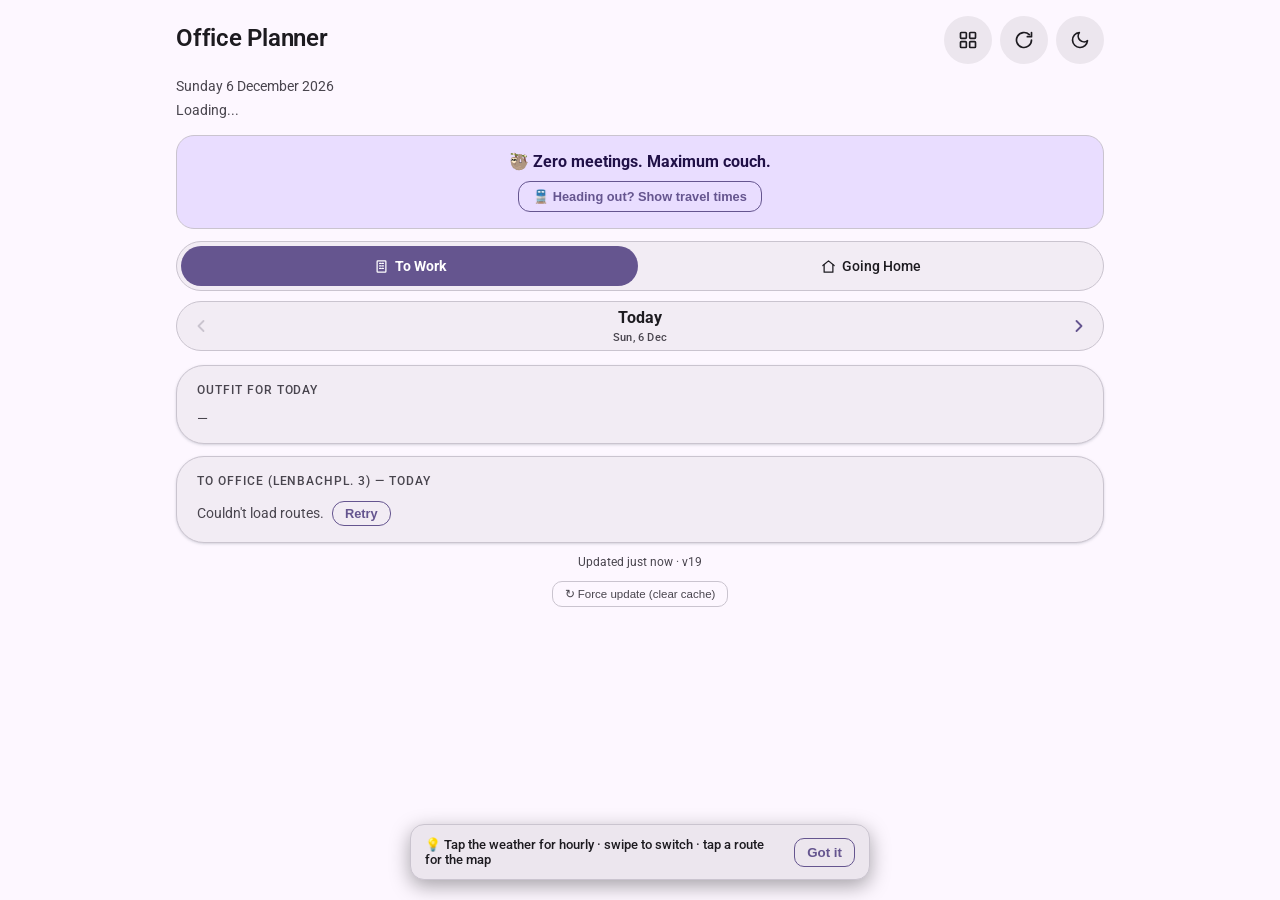
==== commit 907635aa: "M3 baseline theme, day stepper, suite PWA, and UX polish Color & theming: - Switch tokens to the Mat" ====
--- a/dayplanner/index.html
+++ b/dayplanner/index.html
@@ -5,7 +5,7 @@
 <meta name="viewport" content="width=device-width, initial-scale=1.0, viewport-fit=cover">
 <title>Office Planner</title>
 <link rel="manifest" href="manifest.json">
-<meta name="theme-color" content="#091613">
+<meta name="theme-color" content="#141218">
 <meta name="mobile-web-app-capable" content="yes">
 <meta name="apple-mobile-web-app-capable" content="yes">
 <meta name="apple-mobile-web-app-status-bar-style" content="black-translucent">
@@ -16,7 +16,7 @@
 <link href="https://fonts.googleapis.com/css2?family=Roboto:wght@400;500;700;900&display=swap" rel="stylesheet">
 <link rel="stylesheet" href="../tokens.css">
 <link rel="stylesheet" href="styles.css">
-<script>document.documentElement.setAttribute("data-theme", localStorage.getItem("theme") || "dark");</script>
+<script>document.documentElement.setAttribute("data-theme", localStorage.getItem("theme") || (matchMedia("(prefers-color-scheme: light)").matches ? "light" : "dark"));</script>
 </head>
 <body>
   <div class="pull-indicator" id="pullIndicator" aria-hidden="true" style="display:none">↻ Release to refresh</div>
@@ -24,9 +24,9 @@
   <header class="header-row">
     <h1>Office Planner</h1>
     <div class="header-actions">
-      <a class="theme-toggle" href="../" title="All apps" aria-label="Back to home page"><svg width="20" height="20" viewBox="0 0 24 24" fill="none" stroke="currentColor" stroke-width="2" stroke-linecap="round" stroke-linejoin="round"><rect x="3" y="3" width="7" height="7" rx="1"/><rect x="14" y="3" width="7" height="7" rx="1"/><rect x="3" y="14" width="7" height="7" rx="1"/><rect x="14" y="14" width="7" height="7" rx="1"/></svg></a>
-      <button class="theme-toggle" id="refreshBtn" onclick="loadAll()" title="Refresh" aria-label="Refresh data"></button>
-      <button class="theme-toggle" id="themeToggle" onclick="toggleTheme()" aria-label="Toggle light/dark theme"></button>
+      <a class="icon-btn" href="../" title="All apps" aria-label="Back to home page"><svg width="20" height="20" viewBox="0 0 24 24" fill="none" stroke="currentColor" stroke-width="2" stroke-linecap="round" stroke-linejoin="round"><rect x="3" y="3" width="7" height="7" rx="1"/><rect x="14" y="3" width="7" height="7" rx="1"/><rect x="3" y="14" width="7" height="7" rx="1"/><rect x="14" y="14" width="7" height="7" rx="1"/></svg></a>
+      <button class="icon-btn" id="refreshBtn" onclick="loadAll()" title="Refresh" aria-label="Refresh data"></button>
+      <button class="icon-btn" id="themeToggle" onclick="toggleTheme()" aria-label="Toggle light/dark theme"></button>
     </div>
   </header>
   <p class="subtitle" id="dateLine"></p>
@@ -38,14 +38,22 @@
   <main>
   <div class="dayoff-note" id="dayOffNote" role="status" style="display:none"></div>
 
-  <div class="day-toggle dir-toggle" role="group" aria-label="Direction">
+  <div class="dir-toggle" role="group" aria-label="Direction">
     <button id="btnDirOffice" class="active" onclick="selectDirection('office')" aria-pressed="true"><svg class="btn-ic" width="15" height="15" viewBox="0 0 24 24" fill="none" stroke="currentColor" stroke-width="2" stroke-linecap="round" stroke-linejoin="round"><rect x="5" y="3" width="14" height="18" rx="1"/><path d="M9 7h2M13 7h2M9 11h2M13 11h2M9 15h2M13 15h2"/></svg>To Work</button>
     <button id="btnDirHome" onclick="selectDirection('home')" aria-pressed="false"><svg class="btn-ic" width="15" height="15" viewBox="0 0 24 24" fill="none" stroke="currentColor" stroke-width="2" stroke-linecap="round" stroke-linejoin="round"><path d="M3 10.5 12 3l9 7.5"/><path d="M5 9.5V21h14V9.5"/></svg>Going Home</button>
   </div>
 
-  <div class="day-toggle" role="group" aria-label="Day">
-    <button id="btnToday" class="active" onclick="selectDay(0)" aria-pressed="true">Today</button>
-    <button id="btnTomorrow" onclick="selectDay(1)" aria-pressed="false">Tomorrow</button>
+  <div class="day-stepper" role="group" aria-label="Day">
+    <button class="day-arrow" id="dayPrev" onclick="stepDay(-1)" aria-label="Previous day">
+      <svg width="20" height="20" viewBox="0 0 24 24" fill="none" stroke="currentColor" stroke-width="2.2" stroke-linecap="round" stroke-linejoin="round"><path d="m15 18-6-6 6-6"/></svg>
+    </button>
+    <div class="day-current" aria-live="polite">
+      <span class="day-name" id="dayName">Today</span>
+      <span class="day-date" id="dayDate"></span>
+    </div>
+    <button class="day-arrow" id="dayNext" onclick="stepDay(1)" aria-label="Next day">
+      <svg width="20" height="20" viewBox="0 0 24 24" fill="none" stroke="currentColor" stroke-width="2.2" stroke-linecap="round" stroke-linejoin="round"><path d="m9 18 6-6-6-6"/></svg>
+    </button>
   </div>
 
   <div class="disruption-banner" id="disruptionBanner" role="alert" style="display:none"></div>
--- a/tokens.css
+++ b/tokens.css
@@ -8,22 +8,22 @@
   color-scheme: dark;
 
   /* --- Primary --- */
-  --md-primary: #00dec9;
-  --md-on-primary: #003731;
-  --md-primary-container: #005048;
-  --md-on-primary-container: #00fee5;
+  --md-primary: #cfbdfe;
+  --md-on-primary: #36275d;
+  --md-primary-container: #4d3d75;
+  --md-on-primary-container: #e9ddff;
 
   /* --- Secondary --- */
-  --md-secondary: #a0cfd2;
-  --md-on-secondary: #00373a;
-  --md-secondary-container: #1e4d51;
-  --md-on-secondary-container: #bcebee;
+  --md-secondary: #cbc2db;
+  --md-on-secondary: #332d41;
+  --md-secondary-container: #4a4458;
+  --md-on-secondary-container: #e8def8;
 
   /* --- Tertiary --- */
-  --md-tertiary: #91d0e4;
-  --md-on-tertiary: #003641;
-  --md-tertiary-container: #004e5e;
-  --md-on-tertiary-container: #b1ecff;
+  --md-tertiary: #efb8c8;
+  --md-on-tertiary: #4a2532;
+  --md-tertiary-container: #633b48;
+  --md-on-tertiary-container: #ffd9e3;
 
   /* --- Error --- */
   --md-error: #ffb4ab;
@@ -31,30 +31,32 @@
   --md-error-container: #93000a;
   --md-on-error-container: #ffdad6;
 
-  /* --- Success / warning (extended roles, not in core M3) --- */
-  --md-success: #8bd99f;
-  --md-on-success: #00391c;
-  --md-warning: #ffd479;
-  --md-on-warning: #3d2e00;
+  /* --- Semantic status (extended roles, not in core M3).
+         Theme-switching text colors used for warnings, delays,
+         countdown urgency, occupancy, etc. --- */
+  --status-good: #8bd99f;
+  --status-warn: #ffb454;
+  --status-bad: #ffb4ab;
+  --md-warning: var(--status-warn); /* legacy alias (home badge) */
 
   /* --- Surfaces (tonal elevation) --- */
-  --md-surface: #091613;
-  --md-on-surface: #d7e6e1;
-  --md-on-surface-variant: #b8cac6;
-  --md-surface-container-lowest: #05100e;
-  --md-surface-container-low: #111e1c;
-  --md-surface-container: #152220;
-  --md-surface-container-high: #202c2a;
-  --md-surface-container-highest: #2a3735;
+  --md-surface: #141218;
+  --md-on-surface: #e6e0e9;
+  --md-on-surface-variant: #cac4cf;
+  --md-surface-container-lowest: #0f0d13;
+  --md-surface-container-low: #1d1b20;
+  --md-surface-container: #211f24;
+  --md-surface-container-high: #2b292f;
+  --md-surface-container-highest: #36343a;
 
   /* --- Outline --- */
-  --md-outline: #829490;
-  --md-outline-variant: #394a47;
+  --md-outline: #948f99;
+  --md-outline-variant: #49454e;
 
   /* --- Inverse --- */
-  --md-inverse-surface: #d7e6e1;
-  --md-inverse-on-surface: #263330;
-  --md-inverse-primary: #006b5f;
+  --md-inverse-surface: #e6e0e9;
+  --md-inverse-on-surface: #322f35;
+  --md-inverse-primary: #65558f;
 
   /* --- State-layer opacities (M3 spec) --- */
   --md-state-hover: 0.08;
@@ -95,46 +97,51 @@
 :root[data-theme="light"] {
   color-scheme: light;
 
-  --md-primary: #006b5f;
+  --md-primary: #65558f;
   --md-on-primary: #ffffff;
-  --md-primary-container: #00fee5;
-  --md-on-primary-container: #00201c;
-
-  --md-secondary: #386569;
+  --md-primary-container: #e9ddff;
+  --md-on-primary-container: #201047;
+
+  --md-secondary: #625b71;
   --md-on-secondary: #ffffff;
-  --md-secondary-container: #bcebee;
-  --md-on-secondary-container: #002022;
-
-  --md-tertiary: #216678;
+  --md-secondary-container: #e8def8;
+  --md-on-secondary-container: #1e192b;
+
+  --md-tertiary: #7e5260;
   --md-on-tertiary: #ffffff;
-  --md-tertiary-container: #b1ecff;
-  --md-on-tertiary-container: #001f27;
+  --md-tertiary-container: #ffd9e3;
+  --md-on-tertiary-container: #31101d;
 
   --md-error: #ba1a1a;
   --md-on-error: #ffffff;
   --md-error-container: #ffdad6;
   --md-on-error-container: #410002;
 
+  /* Semantic status — darker for contrast on light surfaces */
+  --status-good: #1e6b3a;
+  --status-warn: #8a5d00;
+  --status-bad: #ba1a1a;
+
   --md-success: #1e6b3a;
   --md-on-success: #ffffff;
   --md-warning: #8a5d00;
   --md-on-warning: #ffffff;
 
-  --md-surface: #eefdf8;
-  --md-on-surface: #111e1c;
-  --md-on-surface-variant: #394a47;
+  --md-surface: #fdf7ff;
+  --md-on-surface: #1d1b20;
+  --md-on-surface-variant: #49454e;
   --md-surface-container-lowest: #ffffff;
-  --md-surface-container-low: #e8f7f2;
-  --md-surface-container: #e2f1ed;
-  --md-surface-container-high: #ddebe7;
-  --md-surface-container-highest: #d7e6e1;
-
-  --md-outline: #697b77;
-  --md-outline-variant: #b8cac6;
-
-  --md-inverse-surface: #263330;
-  --md-inverse-on-surface: #e5f4f0;
-  --md-inverse-primary: #00dec9;
+  --md-surface-container-low: #f8f2fa;
+  --md-surface-container: #f2ecf4;
+  --md-surface-container-high: #ece6ee;
+  --md-surface-container-highest: #e6e0e9;
+
+  --md-outline: #7a757f;
+  --md-outline-variant: #cac4cf;
+
+  --md-inverse-surface: #322f35;
+  --md-inverse-on-surface: #f5eff7;
+  --md-inverse-primary: #cfbdfe;
 
   --md-elev-1: 0 1px 2px rgba(20,30,50,0.1), 0 1px 3px 1px rgba(20,30,50,0.05);
   --md-elev-2: 0 1px 2px rgba(20,30,50,0.1), 0 2px 6px 2px rgba(20,30,50,0.06);
@@ -209,8 +216,8 @@
   cursor: pointer;
 }
 
-/* M3 text/outlined icon button — 48dp target */
-.md-icon-btn {
+/* M3 icon button — 48dp target. Shared by every app header. */
+.icon-btn {
   width: 48px;
   height: 48px;
   border: none;
@@ -222,4 +229,10 @@
   justify-content: center;
   cursor: pointer;
   text-decoration: none;
-}
+  transition: background 0.2s ease, transform 0.15s ease;
+}
+.icon-btn:hover { background: var(--md-surface-container-highest); }
+.icon-btn:active { transform: scale(0.92); }
+.icon-btn svg { animation: none; }
+@keyframes spin { to { transform: rotate(360deg); } }
+.icon-btn.spinning svg { animation: spin 0.8s linear infinite; }
--- a/dayplanner/styles.css
+++ b/dayplanner/styles.css
@@ -24,25 +24,7 @@
     display: flex;
     gap: 8px;
   }
-  .theme-toggle {
-    background: var(--card-high);
-    border: none;
-    border-radius: 50%;
-    width: 48px;
-    height: 48px;
-    padding: 0;
-    display: flex;
-    align-items: center;
-    justify-content: center;
-    cursor: pointer;
-    color: var(--text);
-    transition: transform 0.15s ease, background 0.2s ease;
-  }
-  .theme-toggle:hover { background: var(--md-surface-container-highest); }
-  .theme-toggle:active { transform: scale(0.92); }
-  a.theme-toggle { text-decoration: none; }
-  @keyframes spin { to { transform: rotate(360deg); } }
-  .theme-toggle.spinning svg { animation: spin 0.8s linear infinite; }
+  /* Header icon buttons use the shared .icon-btn from ../tokens.css */
   .dayoff-note {
     padding: 16px;
     margin-bottom: 12px;
@@ -74,16 +56,14 @@
   }
   .disruption-banner.warn {
     background: rgba(255,180,84,0.14);
-    color: #ffb454;
+    color: var(--status-warn);
     border: 1px solid rgba(255,180,84,0.4);
   }
   .disruption-banner.bad {
     background: rgba(255,180,171,0.14);
-    color: #ffb4ab;
+    color: var(--status-bad);
     border: 1px solid rgba(255,180,171,0.45);
   }
-  :root[data-theme="light"] .disruption-banner.warn { color: #8a5d00; }
-  :root[data-theme="light"] .disruption-banner.bad { color: #ba1a1a; }
   .pull-indicator {
     position: fixed;
     top: 8px;
@@ -228,13 +208,13 @@
     font-size: 1rem;
   }
   .stale-note {
-    color: #ffb454;
+    color: var(--status-warn);
     font-size: 0.78rem;
     font-weight: 600;
     margin-bottom: 10px;
   }
   .route-alert {
-    color: #ffb4ab;
+    color: var(--status-bad);
     background: rgba(255,180,171,0.10);
     border-radius: 8px;
     padding: 4px 8px;
@@ -243,7 +223,7 @@
     font-weight: 600;
   }
   :root[data-theme="light"] .route-alert {
-    color: #ba1a1a;
+    color: var(--status-bad);
     background: rgba(186,26,26,0.08);
   }
   .route-num {
@@ -320,31 +300,25 @@
     cursor: pointer;
   }
   .occupancy { margin-left: 6px; font-size: 0.72rem; font-weight: 700; }
-  .occ-low { color: #8bd99f; }
-  .occ-med { color: #ffd479; }
-  .occ-high { color: #ffb4ab; }
-  :root[data-theme="light"] .occ-low { color: #1e6b3a; }
-  :root[data-theme="light"] .occ-med { color: #8a5d00; }
-  :root[data-theme="light"] .occ-high { color: #ba1a1a; }
+  .occ-low { color: var(--status-good); }
+  .occ-med { color: var(--status-warn); }
+  .occ-high { color: var(--status-bad); }
   .delay-tag {
     display: inline-block;
     margin-left: 6px;
     padding: 1px 6px;
     border-radius: 6px;
     background: rgba(255,180,84,0.18);
-    color: #ffb454;
+    color: var(--status-warn);
     font-size: 0.72rem;
     font-weight: 700;
   }
-  .delay-tag.cancel { background: rgba(255,180,171,0.18); color: #ffb4ab; }
+  .delay-tag.cancel { background: rgba(255,180,171,0.18); color: var(--status-bad); }
   .route-rel { font-weight: 600; font-size: 0.85rem; }
-  .route-rel.urgent { color: #ffb4ab; }
-  .route-rel.soon { color: #ffd479; }
-  .route-rel.ok { color: #8bd99f; }
+  .route-rel.urgent { color: var(--status-bad); }
+  .route-rel.soon { color: var(--status-warn); }
+  .route-rel.ok { color: var(--status-good); }
   .route-rel.gone { color: var(--muted); opacity: 0.7; }
-  :root[data-theme="light"] .route-rel.urgent { color: #ba1a1a; }
-  :root[data-theme="light"] .route-rel.soon { color: #8a5d00; }
-  :root[data-theme="light"] .route-rel.ok { color: #1e6b3a; }
   .route-lines {
     color: var(--muted);
     font-size: 0.85rem;
@@ -445,9 +419,9 @@
     cursor: pointer;
     box-shadow: 0 2px 10px rgba(0,0,0,0.3);
   }
-  .leave-bar .lb-count.urgent { color: #ffb4ab; }
-  .leave-bar .lb-count.soon { color: #ffd479; }
-  .leave-bar .lb-count.ok { color: #8bd99f; }
+  .leave-bar .lb-count.urgent { color: var(--status-bad); }
+  .leave-bar .lb-count.soon { color: var(--status-warn); }
+  .leave-bar .lb-count.ok { color: var(--status-good); }
   .leave-bar .lb-sub { color: var(--on-primary-container); opacity: 0.7; font-weight: 500; }
   #leaveByCard h2 { color: var(--on-primary-container); opacity: 0.7; }
   .leave-grid {
@@ -501,22 +475,13 @@
     white-space: nowrap;
   }
   .leave-countdown.urgent, .leave-countdown.highlight.urgent {
-    color: #ffb4ab;
+    color: var(--status-bad);
   }
   .leave-countdown.soon, .leave-countdown.highlight.soon {
-    color: #ffd479;
+    color: var(--status-warn);
   }
   .leave-countdown.ok, .leave-countdown.highlight.ok {
-    color: #8bd99f;
-  }
-  :root[data-theme="light"] .leave-countdown.urgent, :root[data-theme="light"] .leave-countdown.highlight.urgent {
-    color: #ba1a1a;
-  }
-  :root[data-theme="light"] .leave-countdown.soon, :root[data-theme="light"] .leave-countdown.highlight.soon {
-    color: #8a5d00;
-  }
-  :root[data-theme="light"] .leave-countdown.ok, :root[data-theme="light"] .leave-countdown.highlight.ok {
-    color: #1e6b3a;
+    color: var(--status-good);
   }
   .leave-sub {
     text-align: center;
@@ -526,13 +491,13 @@
     margin-top: 8px;
   }
   .route-warning {
-    color: #ffb84d;
+    color: var(--status-warn);
     font-size: 0.8rem;
     margin-top: 4px;
   }
   .route-livetag {
     font-size: 0.75rem;
-    color: #4dff88;
+    color: var(--status-good);
     margin-left: 4px;
   }
   .loading { color: var(--muted); font-size: 0.9rem; }
@@ -561,7 +526,7 @@
   .skel-strip { display: flex; gap: 4px; }
   .skel-strip > div { flex: 1; height: 86px; border-radius: 12px; }
   .updated { text-align: center; color: var(--muted); font-size: 0.75rem; margin-top: 8px; }
-  .updated.stale { color: #ffb454; }
+  .updated.stale { color: var(--status-warn); }
   .footer-actions { text-align: center; margin: 4px 0 16px; }
   .force-update {
     background: transparent;
@@ -573,48 +538,87 @@
     font-weight: 500;
     cursor: pointer;
   }
-  :root[data-theme="light"] .updated.stale,
-  :root[data-theme="light"] .stale-note { color: #8a5d00; }
   /* M3 segmented button group */
-  .day-toggle {
-    display: flex;
+  .btn-ic { flex: none; }
+  /* Compact day stepper — replaces the full-width Today/Tomorrow bar. */
+  .day-stepper {
+    display: flex;
+    align-items: center;
+    justify-content: space-between;
+    gap: 8px;
     margin-bottom: 14px;
-    border: 1px solid var(--md-outline);
+    padding: 4px;
+    border: 1px solid var(--md-outline-variant);
     border-radius: var(--md-shape-full);
-    overflow: hidden;
-  }
-  .day-toggle button {
+    background: var(--md-surface-container);
+  }
+  .day-arrow {
+    flex: none;
+    width: 40px;
+    height: 40px;
+    display: flex;
+    align-items: center;
+    justify-content: center;
+    border: none;
+    border-radius: var(--md-shape-full);
+    background: transparent;
+    color: var(--accent);
+    cursor: pointer;
+    transition: background 0.2s ease, transform 0.15s ease;
+  }
+  .day-arrow:hover { background: color-mix(in srgb, var(--md-primary) 10%, transparent); }
+  .day-arrow:active { transform: scale(0.9); }
+  .day-arrow:disabled { color: var(--md-outline-variant); cursor: default; }
+  .day-arrow:disabled:hover { background: transparent; }
+  .day-current {
     flex: 1;
-    min-height: 48px;
+    display: flex;
+    flex-direction: column;
+    align-items: center;
+    line-height: 1.15;
+  }
+  .day-name {
+    font: var(--md-title-medium);
+    font-weight: 700;
+    color: var(--text);
+  }
+  .day-date {
+    font: var(--md-label-small);
+    color: var(--muted);
+    letter-spacing: 0.02em;
+  }
+
+  /* Master direction toggle — same pill frame as the day stepper,
+     two segments, accent-filled active for stronger emphasis. */
+  .dir-toggle {
+    display: flex;
+    gap: 4px;
+    margin-bottom: 10px;
+    padding: 4px;
+    border: 1px solid var(--md-outline-variant);
+    border-radius: var(--md-shape-full);
+    background: var(--md-surface-container);
+  }
+  .dir-toggle button {
+    flex: 1;
+    min-height: 40px;
     display: inline-flex;
     align-items: center;
     justify-content: center;
     gap: 6px;
-    padding: 10px;
     border: none;
-    border-right: 1px solid var(--md-outline);
-    font: var(--md-label-large);
-    cursor: pointer;
+    border-radius: var(--md-shape-full);
     background: transparent;
     color: var(--text);
+    font: var(--md-label-large);
+    cursor: pointer;
     transition: background 0.2s ease, color 0.2s ease;
   }
-  .day-toggle button:hover { background: color-mix(in srgb, var(--md-primary) 8%, transparent); }
-  .btn-ic { flex: none; }
-  .day-toggle button:last-child { border-right: none; }
-  .day-toggle button.active {
-    background: var(--primary-container);
-    color: var(--on-primary-container);
-    font-weight: 700;
-  }
-  /* Master direction toggle — stronger emphasis than the day toggle. */
-  .dir-toggle {
-    margin-bottom: 10px;
-    border-color: var(--accent);
-  }
+  .dir-toggle button:hover { background: color-mix(in srgb, var(--md-primary) 10%, transparent); }
   .dir-toggle button.active {
     background: var(--accent);
     color: var(--on-accent);
+    font-weight: 700;
   }
   @keyframes fadeIn {
     from { opacity: 0; transform: translateY(4px); }
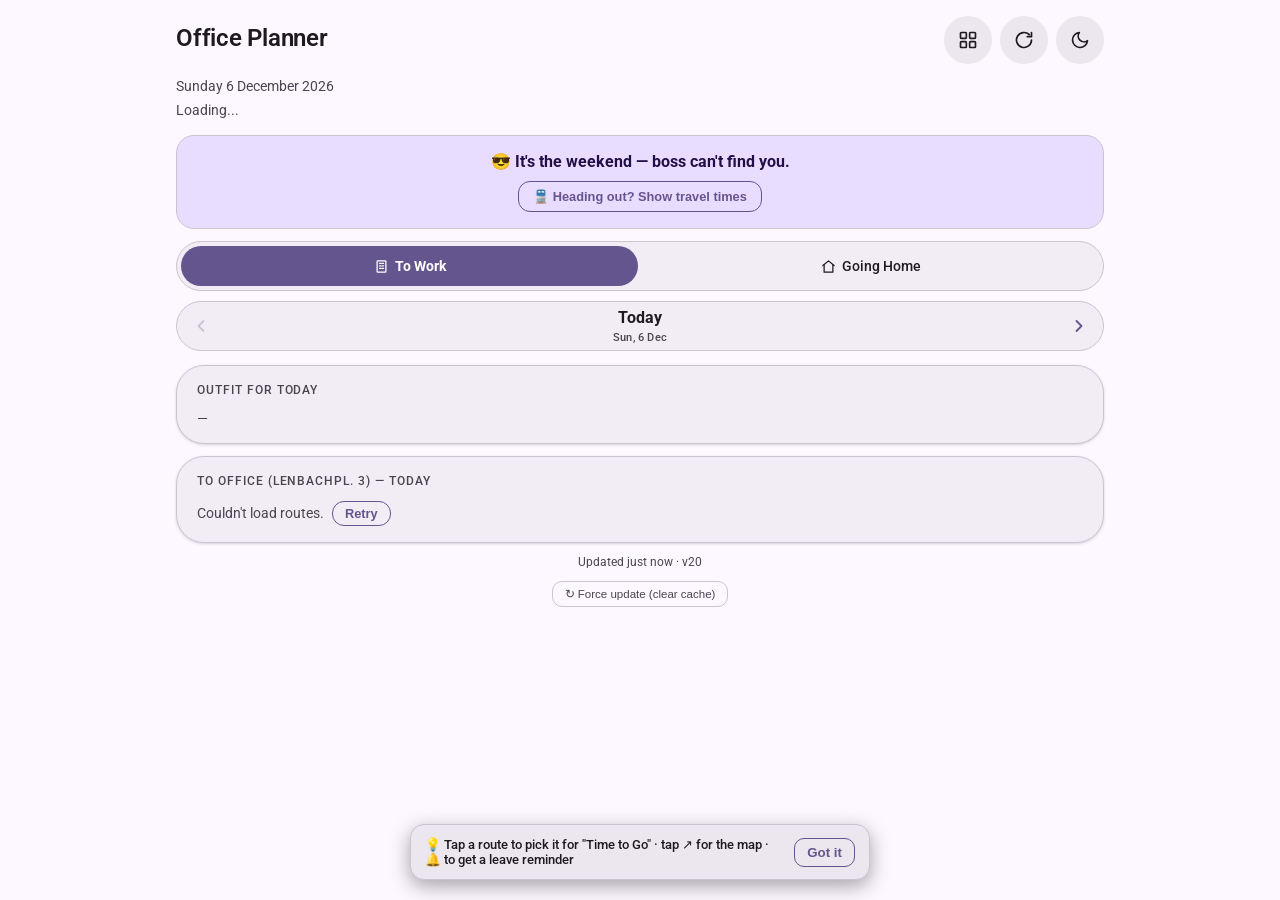
==== commit a6f6ea7d: "Dayplanner: pick a departure + arm a leave reminder - Tap a route row to choose it for the Time-to-G" ====
--- a/dayplanner/index.html
+++ b/dayplanner/index.html
@@ -86,7 +86,7 @@
   </div>
 
   <div class="hint-toast" id="hintToast" style="display:none" role="status">
-    <span>💡 Tap the weather for hourly · swipe to switch · tap a route for the map</span>
+    <span>💡 Tap a route to pick it for "Time to Go" · tap ↗ for the map · 🔔 to get a leave reminder</span>
     <button id="hintBtn" onclick="dismissHints()">Got it</button>
   </div>
 
--- a/dayplanner/styles.css
+++ b/dayplanner/styles.css
@@ -187,7 +187,18 @@
   .route:last-child { margin-bottom: 0; }
   .route { cursor: pointer; transition: background 0.15s ease; }
   .route:hover, .route:focus-visible { background: var(--card); outline: none; }
-  .route-ext { float: right; color: var(--muted); font-size: 0.85rem; opacity: 0.6; }
+  .route-ext {
+    float: right;
+    color: var(--accent);
+    font-size: 1rem;
+    opacity: 0.85;
+    cursor: pointer;
+    padding: 2px 6px;
+    margin: -2px -4px 0 0;
+    border-radius: var(--md-shape-sm);
+    line-height: 1;
+  }
+  .route-ext:hover { opacity: 1; background: color-mix(in srgb, var(--md-primary) 12%, transparent); }
   /* The departure the Time-to-Go card picked. */
   .route.chosen {
     border-left-color: var(--accent);
@@ -490,6 +501,35 @@
     font-size: 0.8rem;
     margin-top: 8px;
   }
+  .leave-controls {
+    display: flex;
+    gap: 8px;
+    justify-content: center;
+    margin-top: 12px;
+  }
+  .leave-btn {
+    display: inline-flex;
+    align-items: center;
+    gap: 6px;
+    min-height: 40px;
+    padding: 8px 16px;
+    border: 1px solid color-mix(in srgb, var(--accent) 45%, transparent);
+    border-radius: var(--md-shape-full);
+    background: rgba(0,0,0,0.18);
+    color: var(--on-primary-container);
+    font: var(--md-label-large);
+    cursor: pointer;
+    transition: background 0.2s ease, border-color 0.2s ease;
+  }
+  :root[data-theme="light"] .leave-btn { background: rgba(255,255,255,0.55); }
+  .leave-btn:hover { background: rgba(0,0,0,0.28); }
+  :root[data-theme="light"] .leave-btn:hover { background: rgba(255,255,255,0.8); }
+  .leave-btn.on {
+    background: var(--accent);
+    color: var(--on-accent);
+    border-color: var(--accent);
+  }
+  .leave-btn.ghost { border-style: dashed; }
   .route-warning {
     color: var(--status-warn);
     font-size: 0.8rem;
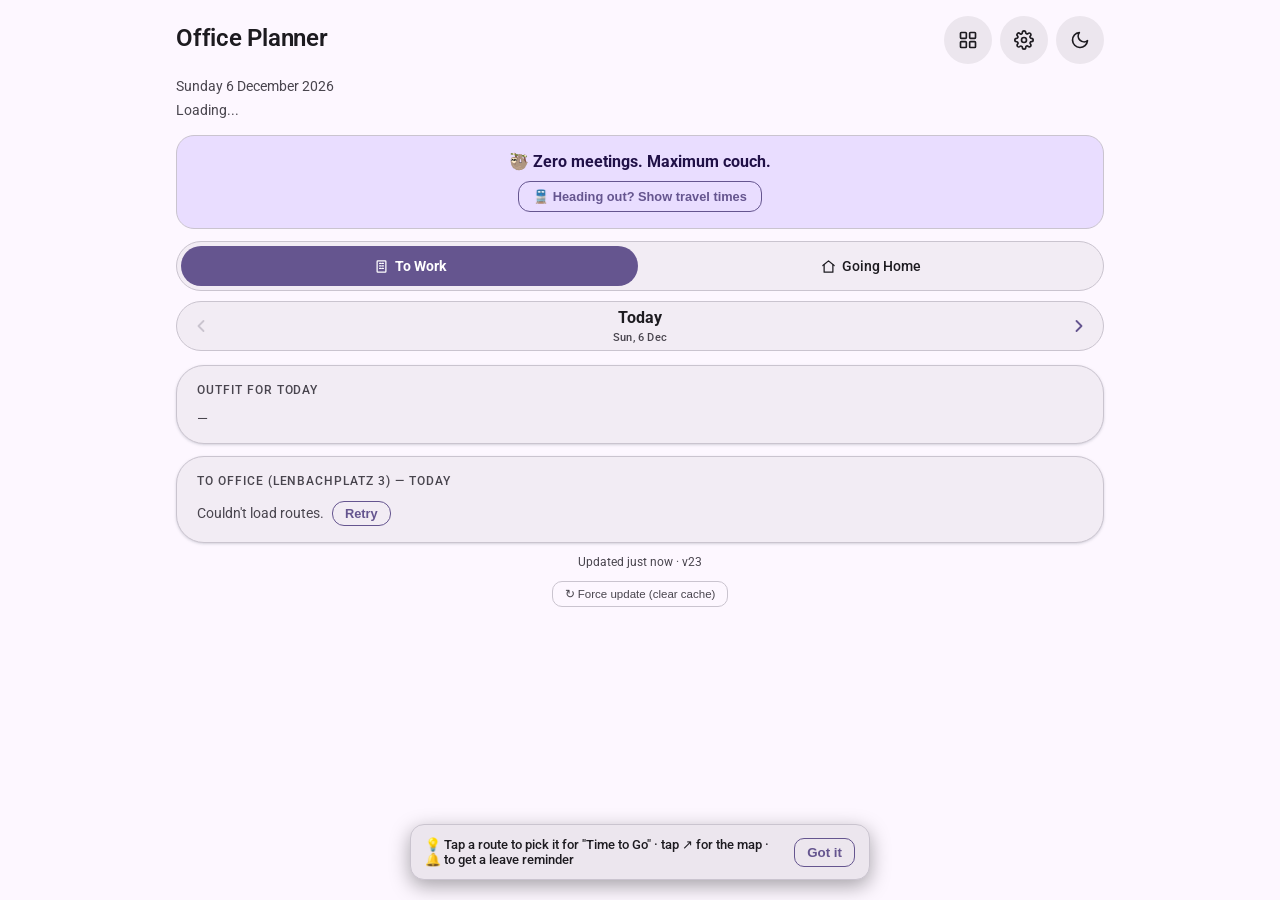
==== commit 45eb2dbd: "Office planner: swap header refresh button for Settings - Replace the manual refresh icon with a Set" ====
--- a/dayplanner/index.html
+++ b/dayplanner/index.html
@@ -25,7 +25,7 @@
     <h1>Office Planner</h1>
     <div class="header-actions">
       <a class="icon-btn" href="../" title="All apps" aria-label="Back to home page"><svg width="20" height="20" viewBox="0 0 24 24" fill="none" stroke="currentColor" stroke-width="2" stroke-linecap="round" stroke-linejoin="round"><rect x="3" y="3" width="7" height="7" rx="1"/><rect x="14" y="3" width="7" height="7" rx="1"/><rect x="3" y="14" width="7" height="7" rx="1"/><rect x="14" y="14" width="7" height="7" rx="1"/></svg></a>
-      <button class="icon-btn" id="refreshBtn" onclick="loadAll()" title="Refresh" aria-label="Refresh data"></button>
+      <a class="icon-btn" href="../settings/" title="Settings" aria-label="Settings"><svg width="20" height="20" viewBox="0 0 24 24" fill="none" stroke="currentColor" stroke-width="2" stroke-linecap="round" stroke-linejoin="round"><circle cx="12" cy="12" r="3"/><path d="M19.4 15a1.65 1.65 0 0 0 .33 1.82l.06.06a2 2 0 1 1-2.83 2.83l-.06-.06a1.65 1.65 0 0 0-1.82-.33 1.65 1.65 0 0 0-1 1.51V21a2 2 0 0 1-4 0v-.09A1.65 1.65 0 0 0 9 19.4a1.65 1.65 0 0 0-1.82.33l-.06.06a2 2 0 1 1-2.83-2.83l.06-.06a1.65 1.65 0 0 0 .33-1.82 1.65 1.65 0 0 0-1.51-1H3a2 2 0 0 1 0-4h.09A1.65 1.65 0 0 0 4.6 9a1.65 1.65 0 0 0-.33-1.82l-.06-.06a2 2 0 1 1 2.83-2.83l.06.06a1.65 1.65 0 0 0 1.82.33H9a1.65 1.65 0 0 0 1-1.51V3a2 2 0 0 1 4 0v.09a1.65 1.65 0 0 0 1 1.51 1.65 1.65 0 0 0 1.82-.33l.06-.06a2 2 0 1 1 2.83 2.83l-.06.06a1.65 1.65 0 0 0-.33 1.82V9a1.65 1.65 0 0 0 1.51 1H21a2 2 0 0 1 0 4h-.09a1.65 1.65 0 0 0-1.51 1z"/></svg></a>
       <button class="icon-btn" id="themeToggle" onclick="toggleTheme()" aria-label="Toggle light/dark theme"></button>
     </div>
   </header>
--- a/tokens.css
+++ b/tokens.css
@@ -233,6 +233,3 @@
 }
 .icon-btn:hover { background: var(--md-surface-container-highest); }
 .icon-btn:active { transform: scale(0.92); }
-.icon-btn svg { animation: none; }
-@keyframes spin { to { transform: rotate(360deg); } }
-.icon-btn.spinning svg { animation: spin 0.8s linear infinite; }
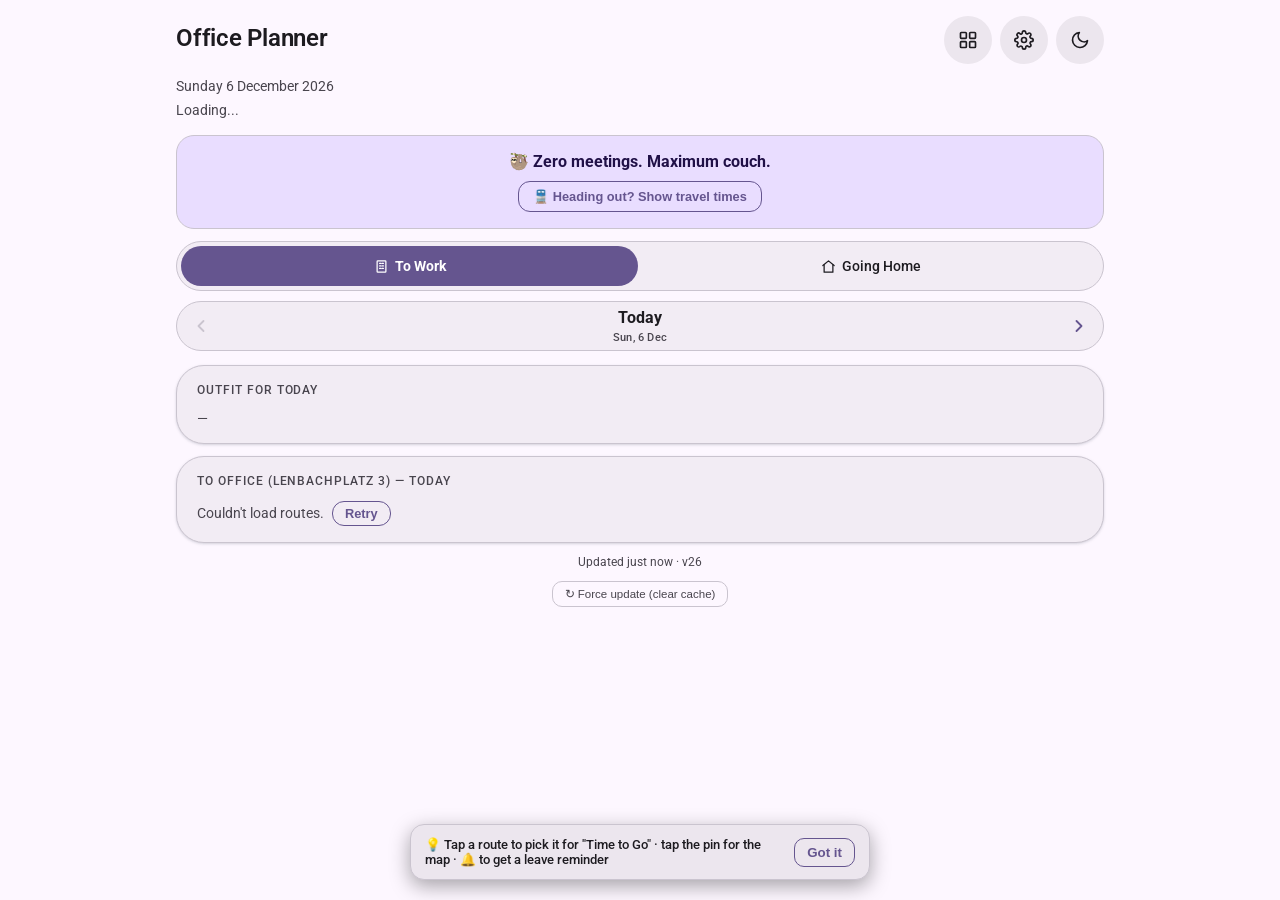
==== commit 65db1fd0: "Add multi-language support (EN/DE/ML/FA) + passport reminder i18n: - New i18n.js: t() with {param} i" ====
--- a/dayplanner/index.html
+++ b/dayplanner/index.html
@@ -13,20 +13,21 @@
 <link rel="apple-touch-icon" href="apple-touch-icon.png">
 <link rel="preconnect" href="https://fonts.googleapis.com">
 <link rel="preconnect" href="https://fonts.gstatic.com" crossorigin>
-<link href="https://fonts.googleapis.com/css2?family=Roboto:wght@400;500;700;900&display=swap" rel="stylesheet">
+<link href="https://fonts.googleapis.com/css2?family=Roboto:wght@400;500;700;900&family=Noto+Sans+Malayalam:wght@400;500;700&family=Vazirmatn:wght@400;500;700&display=swap" rel="stylesheet">
 <link rel="stylesheet" href="../tokens.css">
 <link rel="stylesheet" href="styles.css">
-<script>document.documentElement.setAttribute("data-theme", localStorage.getItem("theme") || (matchMedia("(prefers-color-scheme: light)").matches ? "light" : "dark"));</script>
+<script src="../i18n.js"></script>
+<script>document.documentElement.setAttribute("data-theme", localStorage.getItem("theme") || (matchMedia("(prefers-color-scheme: light)").matches ? "light" : "dark")); I18N.applyDir();</script>
 </head>
 <body>
   <div class="pull-indicator" id="pullIndicator" aria-hidden="true" style="display:none">↻ Release to refresh</div>
   <div class="leave-bar" id="leaveBar" style="display:none" role="status" onclick="document.getElementById('leaveByCard').scrollIntoView({behavior:'smooth'})"></div>
   <header class="header-row">
-    <h1>Office Planner</h1>
+    <h1 data-i18n="dp.title">Office Planner</h1>
     <div class="header-actions">
-      <a class="icon-btn" href="../" title="All apps" aria-label="Back to home page"><svg width="20" height="20" viewBox="0 0 24 24" fill="none" stroke="currentColor" stroke-width="2" stroke-linecap="round" stroke-linejoin="round"><rect x="3" y="3" width="7" height="7" rx="1"/><rect x="14" y="3" width="7" height="7" rx="1"/><rect x="3" y="14" width="7" height="7" rx="1"/><rect x="14" y="14" width="7" height="7" rx="1"/></svg></a>
-      <a class="icon-btn" href="../settings/" title="Settings" aria-label="Settings"><svg width="20" height="20" viewBox="0 0 24 24" fill="none" stroke="currentColor" stroke-width="2" stroke-linecap="round" stroke-linejoin="round"><circle cx="12" cy="12" r="3"/><path d="M19.4 15a1.65 1.65 0 0 0 .33 1.82l.06.06a2 2 0 1 1-2.83 2.83l-.06-.06a1.65 1.65 0 0 0-1.82-.33 1.65 1.65 0 0 0-1 1.51V21a2 2 0 0 1-4 0v-.09A1.65 1.65 0 0 0 9 19.4a1.65 1.65 0 0 0-1.82.33l-.06.06a2 2 0 1 1-2.83-2.83l.06-.06a1.65 1.65 0 0 0 .33-1.82 1.65 1.65 0 0 0-1.51-1H3a2 2 0 0 1 0-4h.09A1.65 1.65 0 0 0 4.6 9a1.65 1.65 0 0 0-.33-1.82l-.06-.06a2 2 0 1 1 2.83-2.83l.06.06a1.65 1.65 0 0 0 1.82.33H9a1.65 1.65 0 0 0 1-1.51V3a2 2 0 0 1 4 0v.09a1.65 1.65 0 0 0 1 1.51 1.65 1.65 0 0 0 1.82-.33l.06-.06a2 2 0 1 1 2.83 2.83l-.06.06a1.65 1.65 0 0 0-.33 1.82V9a1.65 1.65 0 0 0 1.51 1H21a2 2 0 0 1 0 4h-.09a1.65 1.65 0 0 0-1.51 1z"/></svg></a>
-      <button class="icon-btn" id="themeToggle" onclick="toggleTheme()" aria-label="Toggle light/dark theme"></button>
+      <a class="icon-btn" href="../" title="All apps" aria-label="Back to home page" data-i18n-aria="a11y.home"><svg width="20" height="20" viewBox="0 0 24 24" fill="none" stroke="currentColor" stroke-width="2" stroke-linecap="round" stroke-linejoin="round"><rect x="3" y="3" width="7" height="7" rx="1"/><rect x="14" y="3" width="7" height="7" rx="1"/><rect x="3" y="14" width="7" height="7" rx="1"/><rect x="14" y="14" width="7" height="7" rx="1"/></svg></a>
+      <a class="icon-btn" href="../settings/" title="Settings" data-i18n-title="a11y.settings" aria-label="Settings" data-i18n-aria="a11y.settings"><svg width="20" height="20" viewBox="0 0 24 24" fill="none" stroke="currentColor" stroke-width="2" stroke-linecap="round" stroke-linejoin="round"><circle cx="12" cy="12" r="3"/><path d="M19.4 15a1.65 1.65 0 0 0 .33 1.82l.06.06a2 2 0 1 1-2.83 2.83l-.06-.06a1.65 1.65 0 0 0-1.82-.33 1.65 1.65 0 0 0-1 1.51V21a2 2 0 0 1-4 0v-.09A1.65 1.65 0 0 0 9 19.4a1.65 1.65 0 0 0-1.82.33l-.06.06a2 2 0 1 1-2.83-2.83l.06-.06a1.65 1.65 0 0 0 .33-1.82 1.65 1.65 0 0 0-1.51-1H3a2 2 0 0 1 0-4h.09A1.65 1.65 0 0 0 4.6 9a1.65 1.65 0 0 0-.33-1.82l-.06-.06a2 2 0 1 1 2.83-2.83l.06.06a1.65 1.65 0 0 0 1.82.33H9a1.65 1.65 0 0 0 1-1.51V3a2 2 0 0 1 4 0v.09a1.65 1.65 0 0 0 1 1.51 1.65 1.65 0 0 0 1.82-.33l.06-.06a2 2 0 1 1 2.83 2.83l-.06.06a1.65 1.65 0 0 0-.33 1.82V9a1.65 1.65 0 0 0 1.51 1H21a2 2 0 0 1 0 4h-.09a1.65 1.65 0 0 0-1.51 1z"/></svg></a>
+      <button class="icon-btn" id="themeToggle" onclick="toggleTheme()" aria-label="Toggle light/dark theme" data-i18n-aria="a11y.theme"></button>
     </div>
   </header>
   <p class="subtitle" id="dateLine"></p>
@@ -39,8 +40,8 @@
   <div class="dayoff-note" id="dayOffNote" role="status" style="display:none"></div>
 
   <div class="dir-toggle" role="group" aria-label="Direction">
-    <button id="btnDirOffice" class="active" onclick="selectDirection('office')" aria-pressed="true"><svg class="btn-ic" width="15" height="15" viewBox="0 0 24 24" fill="none" stroke="currentColor" stroke-width="2" stroke-linecap="round" stroke-linejoin="round"><rect x="5" y="3" width="14" height="18" rx="1"/><path d="M9 7h2M13 7h2M9 11h2M13 11h2M9 15h2M13 15h2"/></svg>To Work</button>
-    <button id="btnDirHome" onclick="selectDirection('home')" aria-pressed="false"><svg class="btn-ic" width="15" height="15" viewBox="0 0 24 24" fill="none" stroke="currentColor" stroke-width="2" stroke-linecap="round" stroke-linejoin="round"><path d="M3 10.5 12 3l9 7.5"/><path d="M5 9.5V21h14V9.5"/></svg>Going Home</button>
+    <button id="btnDirOffice" class="active" onclick="selectDirection('office')" aria-pressed="true"><svg class="btn-ic" width="15" height="15" viewBox="0 0 24 24" fill="none" stroke="currentColor" stroke-width="2" stroke-linecap="round" stroke-linejoin="round"><rect x="5" y="3" width="14" height="18" rx="1"/><path d="M9 7h2M13 7h2M9 11h2M13 11h2M9 15h2M13 15h2"/></svg><span data-i18n="dp.toWork">To Work</span></button>
+    <button id="btnDirHome" onclick="selectDirection('home')" aria-pressed="false"><svg class="btn-ic" width="15" height="15" viewBox="0 0 24 24" fill="none" stroke="currentColor" stroke-width="2" stroke-linecap="round" stroke-linejoin="round"><path d="M3 10.5 12 3l9 7.5"/><path d="M5 9.5V21h14V9.5"/></svg><span data-i18n="dp.goingHome">Going Home</span></button>
   </div>
 
   <div class="day-stepper" role="group" aria-label="Day">
@@ -48,7 +49,7 @@
       <svg width="20" height="20" viewBox="0 0 24 24" fill="none" stroke="currentColor" stroke-width="2.2" stroke-linecap="round" stroke-linejoin="round"><path d="m15 18-6-6 6-6"/></svg>
     </button>
     <div class="day-current" aria-live="polite">
-      <span class="day-name" id="dayName">Today</span>
+      <span class="day-name" id="dayName" data-i18n="dp.today">Today</span>
       <span class="day-date" id="dayDate"></span>
     </div>
     <button class="day-arrow" id="dayNext" onclick="stepDay(1)" aria-label="Next day">
@@ -59,7 +60,7 @@
   <div class="disruption-banner" id="disruptionBanner" role="alert" style="display:none"></div>
 
   <section class="card" id="leaveByCard" style="display:none" aria-labelledby="leaveByTitle">
-    <h2 id="leaveByTitle">Time to Go</h2>
+    <h2 id="leaveByTitle" data-i18n="dp.timeToGo">Time to Go</h2>
     <div id="leaveBy" class="loading" aria-live="polite">Loading...</div>
   </section>
 
@@ -72,22 +73,22 @@
     <h2 id="routesTitle">To Home (Riesenfeldstr. 10) — Today</h2>
     <div id="routesStale" class="stale-note" style="display:none" aria-live="polite"></div>
     <div id="routesList" class="loading">Loading...</div>
-    <div id="routesEmpty" class="loading" style="display:none">No upcoming departures right now.</div>
-    <button id="showMoreBtn" class="show-more" style="display:none" onclick="showMoreRoutes()">Show 5 more</button>
+    <div id="routesEmpty" class="loading" style="display:none" data-i18n="dp.noDepartures">No upcoming departures right now.</div>
+    <button id="showMoreBtn" class="show-more" style="display:none" onclick="showMoreRoutes()" data-i18n="dp.showMore">Show 5 more</button>
   </section>
   </main>
 
   <p class="updated" id="updated" aria-live="polite"></p>
-  <p class="footer-actions"><button class="force-update" onclick="forceUpdate()">↻ Force update (clear cache)</button></p>
+  <p class="footer-actions"><button class="force-update" onclick="forceUpdate()" data-i18n="dp.forceUpdate">↻ Force update (clear cache)</button></p>
 
   <div class="update-toast" id="updateToast" style="display:none" role="alert">
-    <span>New version available</span>
-    <button id="updateBtn">Refresh</button>
+    <span data-i18n="dp.newVersion">New version available</span>
+    <button id="updateBtn" data-i18n="dp.refresh">Refresh</button>
   </div>
 
   <div class="hint-toast" id="hintToast" style="display:none" role="status">
-    <span>💡 Tap a route to pick it for "Time to Go" · tap ↗ for the map · 🔔 to get a leave reminder</span>
-    <button id="hintBtn" onclick="dismissHints()">Got it</button>
+    <span data-i18n="dp.hint">💡 Tap a route to pick it for "Time to Go" · tap ↗ for the map · 🔔 to get a leave reminder</span>
+    <button id="hintBtn" onclick="dismissHints()" data-i18n="dp.gotIt">Got it</button>
   </div>
 
 <script src="app.js"></script>
--- a/tokens.css
+++ b/tokens.css
@@ -80,7 +80,7 @@
   --md-elev-4: 0 6px 10px 4px rgba(0,0,0,0.15), 0 2px 3px rgba(0,0,0,0.3);
 
   /* --- Type scale (Roboto). label/body/title/headline/display --- */
-  --md-font: 'Roboto', -apple-system, 'Segoe UI', Helvetica, Arial, sans-serif;
+  --md-font: 'Roboto', 'Noto Sans Malayalam', 'Vazirmatn', -apple-system, 'Segoe UI', Helvetica, Arial, sans-serif;
   --md-display-small: 700 2.25rem/2.75rem var(--md-font);
   --md-headline-small: 600 1.5rem/2rem var(--md-font);
   --md-title-large: 700 1.375rem/1.75rem var(--md-font);
@@ -215,6 +215,24 @@
   font: var(--md-label-large);
   cursor: pointer;
 }
+
+/* ============================================================
+   Right-to-left (Persian). Flip the bits that use physical
+   direction; flex/grid layouts mirror automatically under dir=rtl.
+   ============================================================ */
+[dir="rtl"] body { text-align: right; }
+[dir="rtl"] .day-arrow svg { transform: scaleX(-1); }
+[dir="rtl"] .chev { transform: scaleX(-1); }
+[dir="rtl"] .route { border-left: none; border-right: 4px solid var(--outline); border-radius: 16px 4px 4px 16px; }
+[dir="rtl"] .route.chosen { border-right-color: var(--accent); }
+[dir="rtl"] .route-num { margin-right: 0; margin-left: 9px; }
+[dir="rtl"] .ts-change, [dir="rtl"] .trip-summary .ts-change { margin-left: 0; margin-right: auto; }
+[dir="rtl"] .day-temp { margin-left: 0; margin-right: auto; }
+[dir="rtl"] .strip-chevron { margin-left: 0; margin-right: auto; }
+[dir="rtl"] .route-legs { padding-left: 0; padding-right: 18px; }
+[dir="rtl"] .route-legs::before { left: auto; right: 5px; }
+[dir="rtl"] .leg-stop .dot { left: auto; right: -16px; }
+[dir="rtl"] .occupancy, [dir="rtl"] .delay-tag, [dir="rtl"] .leg-meta { margin-left: 0; margin-right: 6px; }
 
 /* M3 icon button — 48dp target. Shared by every app header. */
 .icon-btn {
--- a/dayplanner/styles.css
+++ b/dayplanner/styles.css
@@ -187,18 +187,32 @@
   .route:last-child { margin-bottom: 0; }
   .route { cursor: pointer; transition: background 0.15s ease; }
   .route:hover, .route:focus-visible { background: var(--card); outline: none; }
-  .route-ext {
-    float: right;
-    color: var(--accent);
-    font-size: 1rem;
-    opacity: 0.85;
-    cursor: pointer;
-    padding: 2px 6px;
-    margin: -2px -4px 0 0;
-    border-radius: var(--md-shape-sm);
-    line-height: 1;
-  }
-  .route-ext:hover { opacity: 1; background: color-mix(in srgb, var(--md-primary) 12%, transparent); }
+  /* "Open in Google Maps" — labeled pill at the bottom of each route. */
+  .route-actions {
+    display: flex;
+    justify-content: flex-end;
+    margin-top: 12px;
+  }
+  .route-map {
+    display: inline-flex;
+    align-items: center;
+    gap: 7px;
+    min-height: 40px;
+    padding: 8px 16px;
+    border: 1px solid color-mix(in srgb, var(--md-primary) 45%, var(--outline));
+    border-radius: var(--md-shape-full);
+    background: transparent;
+    color: var(--accent);
+    font: var(--md-label-large);
+    cursor: pointer;
+    transition: background 0.15s ease;
+  }
+  .route-map svg { display: block; }
+  .route-map:hover, .route-map:focus-visible {
+    background: color-mix(in srgb, var(--md-primary) 12%, transparent);
+    outline: none;
+  }
+  .route-map:active { background: color-mix(in srgb, var(--md-primary) 20%, transparent); }
   /* The departure the Time-to-Go card picked. */
   .route.chosen {
     border-left-color: var(--accent);
